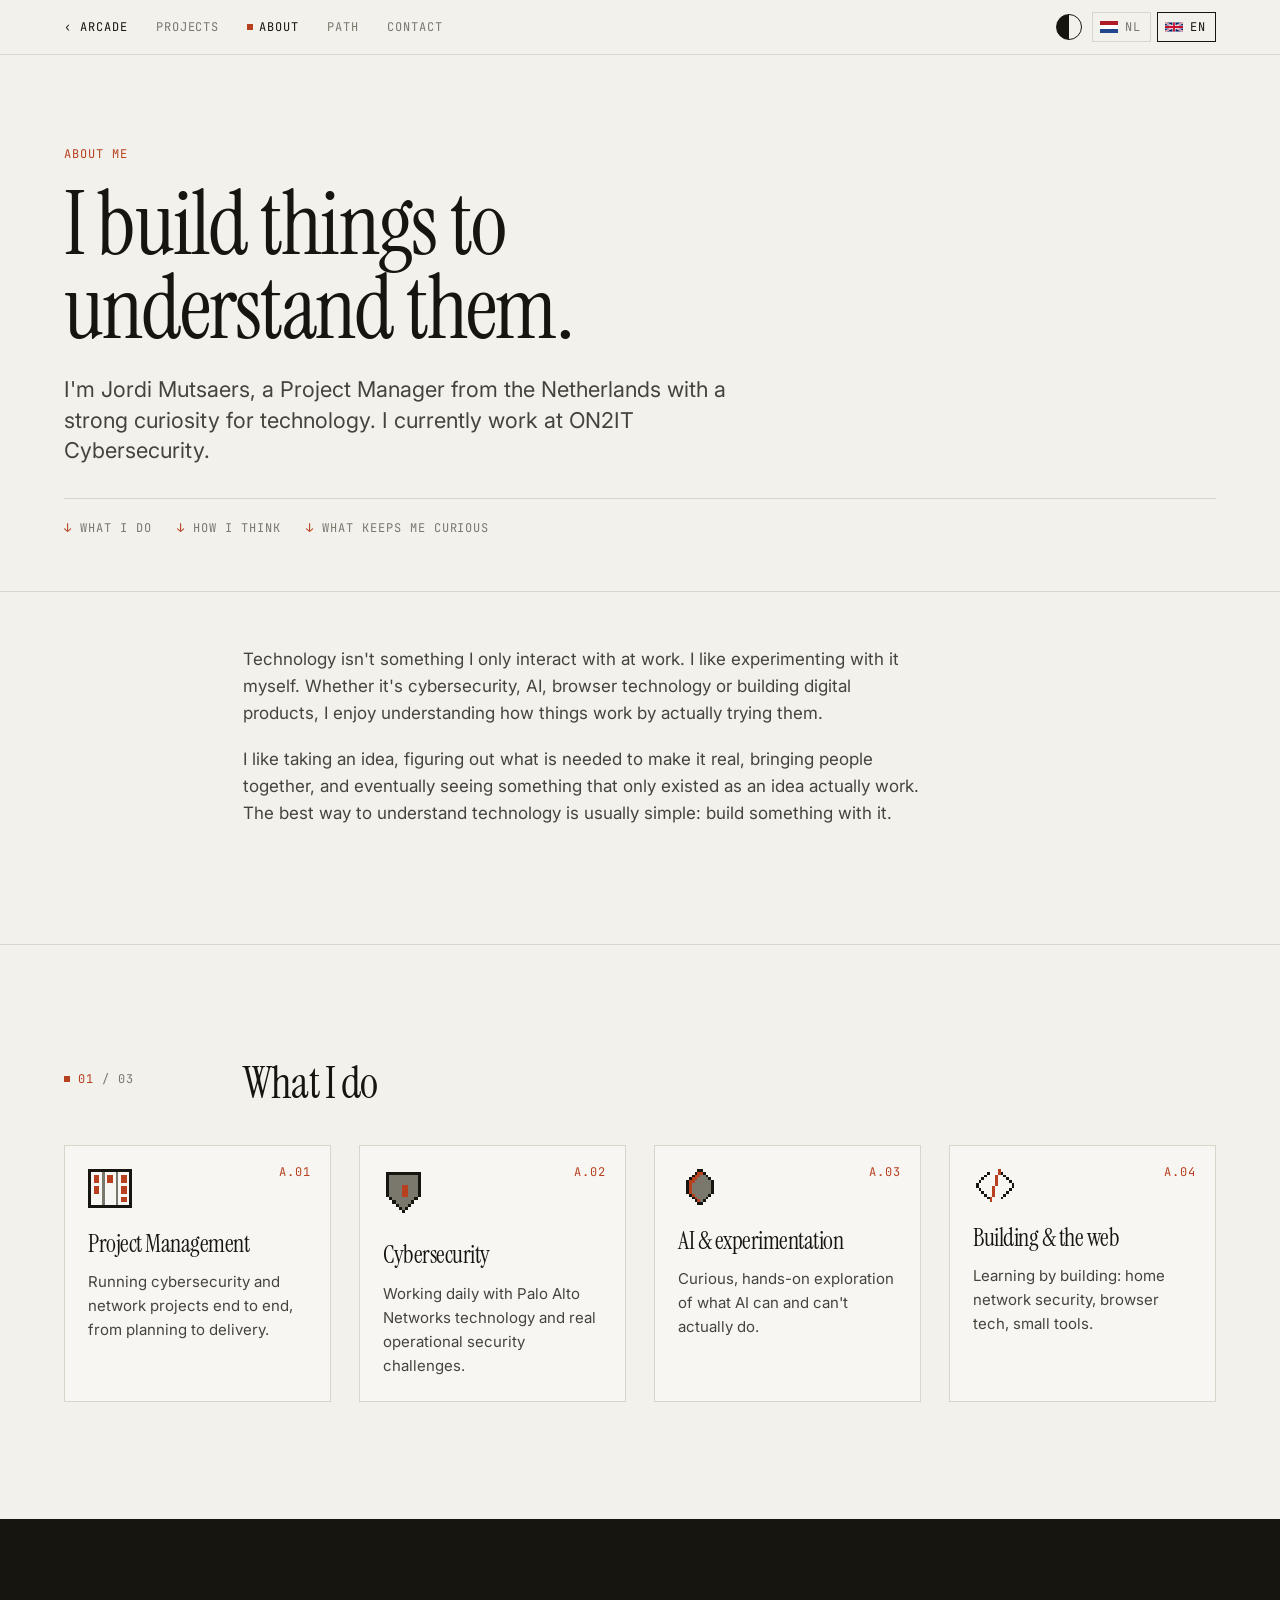
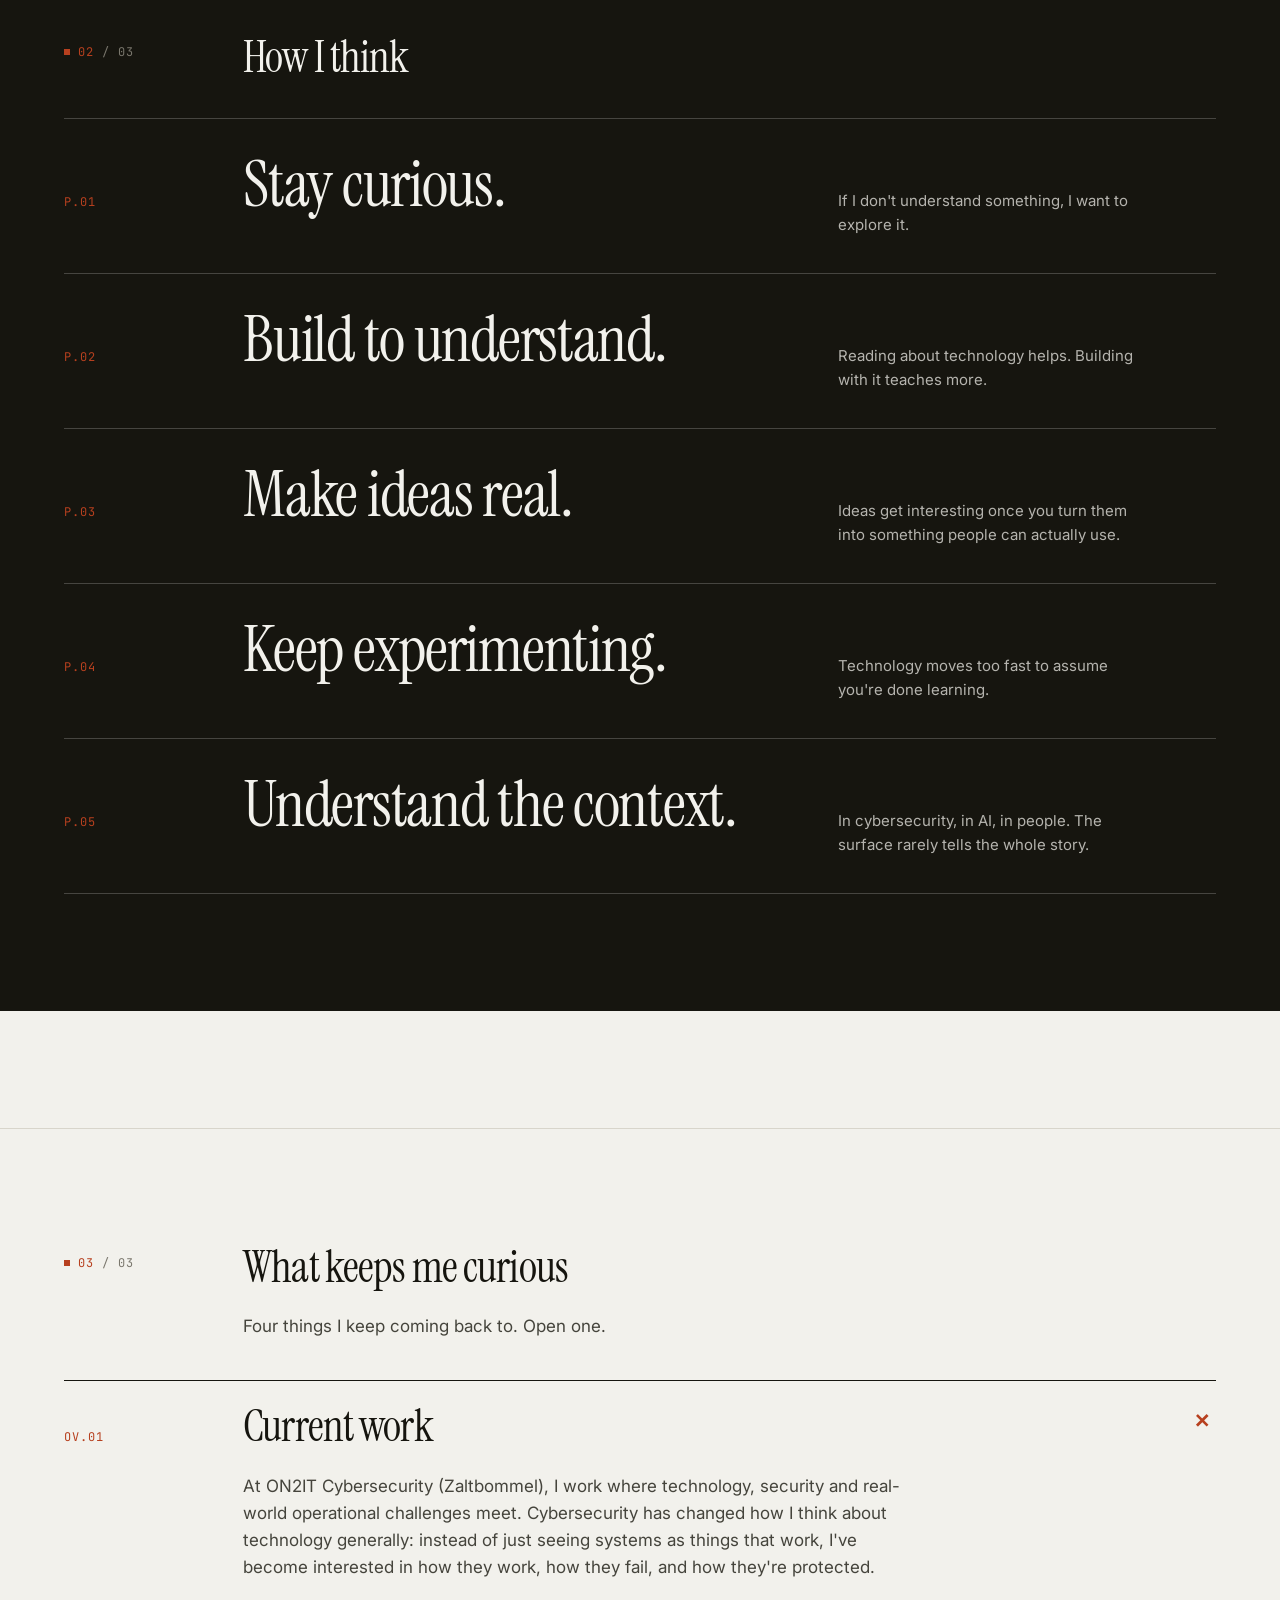
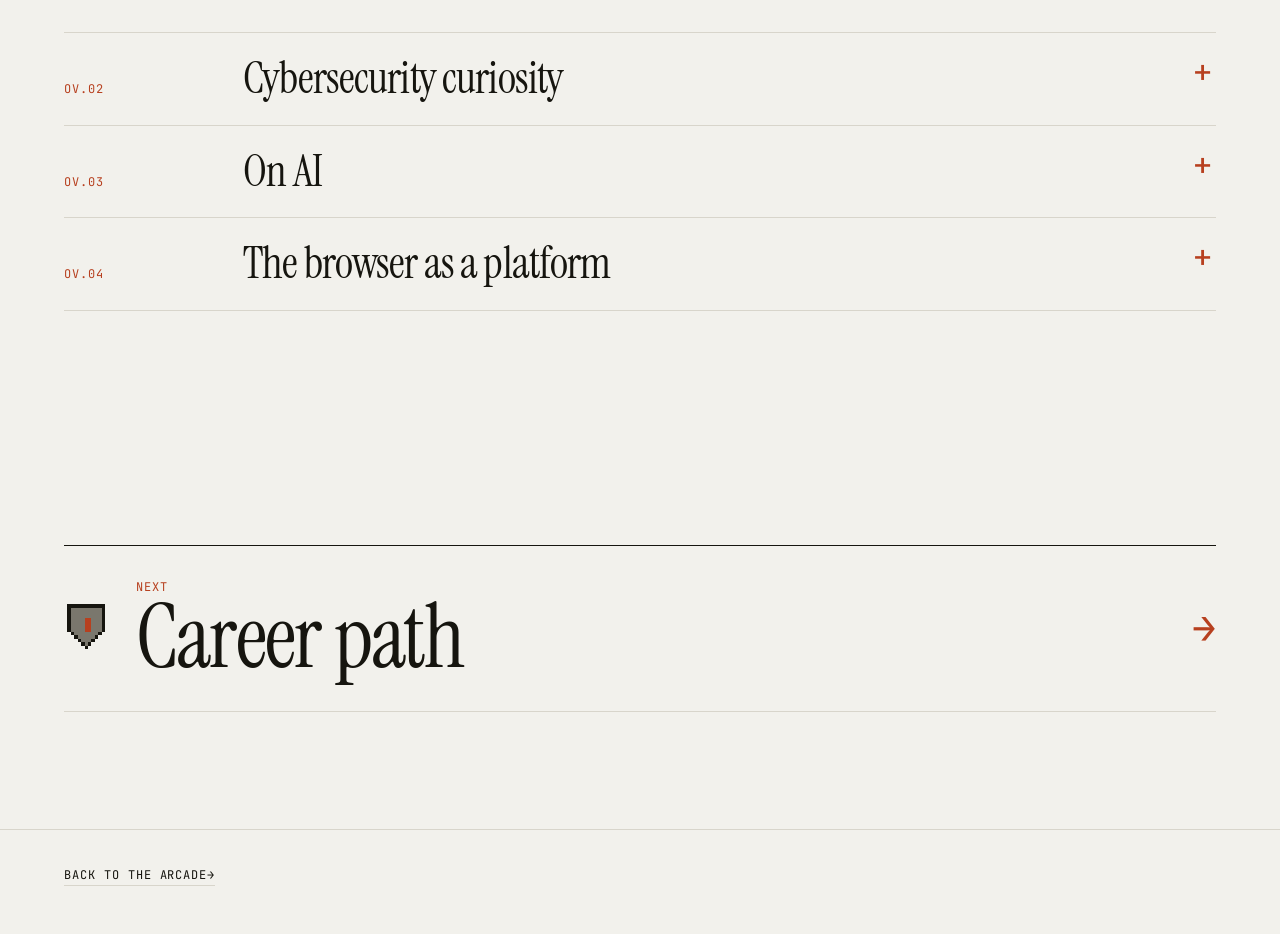
==== about.html @ 681593ff "Portfolio: split into home, about and career path pages; remove hero cabinet" ====
<!DOCTYPE html>
<html lang="en">
<head>
<meta charset="UTF-8">
<meta name="viewport" content="width=device-width, initial-scale=1">
<title>About - Jordi Mutsaers</title>
<meta name="description" content="About Jordi Mutsaers: what I do, how I think, and what keeps me curious about technology, AI and cybersecurity.">
<meta property="og:type" content="website">
<meta property="og:title" content="About - Jordi Mutsaers">
<meta property="og:description" content="About Jordi Mutsaers: what I do, how I think, and what keeps me curious about technology, AI and cybersecurity.">
<!-- ASSUMPTION: the og:image URL assumes this site is published at https://jordimutsaers.nl/ . Add images/portfolio-og.jpg (1200 x 630). -->
<meta property="og:image" content="https://jordimutsaers.nl/images/portfolio-og.jpg">
<meta property="og:image:width" content="1200">
<meta property="og:image:height" content="630">
<meta name="twitter:card" content="summary_large_image">
<link rel="preconnect" href="https://fonts.googleapis.com">
<link rel="preconnect" href="https://fonts.gstatic.com" crossorigin>
<link href="https://fonts.googleapis.com/css2?family=Inter:wght@400;500;600&family=Instrument+Serif&family=JetBrains+Mono:wght@400;500&display=swap" rel="stylesheet">
<script>
  try{
    var __t = localStorage.getItem('theme');
    if (__t !== 'dark' && __t !== 'light') __t = (window.matchMedia && matchMedia('(prefers-color-scheme: dark)').matches) ? 'dark' : 'light';
    document.documentElement.setAttribute('data-theme', __t);
    var __l = localStorage.getItem('clubbie_lang') || ((navigator.language || '').toLowerCase().indexOf('nl') === 0 ? 'nl' : 'en');
    if (__l === 'nl') document.documentElement.lang = 'nl';
  }catch(e){}
</script>
<link rel="stylesheet" href="portfolio.css">
</head>
<body class="nojs">
<a class="skip" href="#main"><span lang="en">Skip to content</span><span lang="nl">Ga naar de inhoud</span></a>

<div class="bar">
  <div class="wrap">
    <nav>
      <a class="nav back" href="index.html"><span lang="en">&lsaquo; Arcade</span><span lang="nl">&lsaquo; Arcade</span></a>
      <a class="nav opt" href="portfolio.html#projects"><span lang="en">Projects</span><span lang="nl">Projecten</span></a>
      <a class="nav opt cur" href="about.html" aria-current="page"><span lang="en">About</span><span lang="nl">Over mij</span></a>
      <a class="nav opt" href="path.html"><span lang="en">Path</span><span lang="nl">Loopbaan</span></a>
      <a class="nav opt" href="portfolio.html#contact"><span lang="en">Contact</span><span lang="nl">Contact</span></a>
    </nav>
    <div class="right">
      <button class="themebtn" type="button" aria-label="Switch between light and dark theme" title="Light / dark"></button>
      <div class="langs">
        <button class="langbtn" type="button" data-lang="nl" aria-pressed="false" aria-label="Nederlands"><svg viewBox="0 0 9 6" aria-hidden="true"><rect width="9" height="2" fill="#AE1C28"/><rect y="2" width="9" height="2" fill="#fff"/><rect y="4" width="9" height="2" fill="#21468B"/></svg><span>NL</span></button>
        <button class="langbtn" type="button" data-lang="en" aria-pressed="true" aria-label="English"><svg viewBox="0 0 60 30" aria-hidden="true"><rect width="60" height="30" fill="#012169"/><path d="M0,0L60,30M60,0L0,30" stroke="#fff" stroke-width="6"/><path d="M0,0L60,30M60,0L0,30" stroke="#C8102E" stroke-width="2"/><path d="M30,0V30M0,15H60" stroke="#fff" stroke-width="10"/><path d="M30,0V30M0,15H60" stroke="#C8102E" stroke-width="6"/></svg><span>EN</span></button>
      </div>
    </div>
  </div>
  <div class="progress" aria-hidden="true"></div>
</div>

<header class="pg-hero">
  <div class="wrap">
    <p class="eyebrow mono"><span lang="en">About me</span><span lang="nl">Over mij</span></p>
    <h1 lang="en">I build things to understand them.</h1>
    <h1 lang="nl">Ik bouw dingen om ze te begrijpen.</h1>
    <p class="lead" lang="en">I'm Jordi Mutsaers, a Project Manager from the Netherlands with a strong curiosity for technology. I currently work at ON2IT Cybersecurity.</p>
    <p class="lead" lang="nl">Ik ben Jordi Mutsaers, een projectmanager uit Nederland met een sterke nieuwsgierigheid naar technologie. Ik werk momenteel bij ON2IT Cybersecurity.</p>
    <nav class="jump mono" aria-label="On this page">
      <a href="#do"><span lang="en">What I do</span><span lang="nl">Wat ik doe</span></a>
      <a href="#think"><span lang="en">How I think</span><span lang="nl">Hoe ik denk</span></a>
      <a href="#curious"><span lang="en">What keeps me curious</span><span lang="nl">Wat me nieuwsgierig houdt</span></a>
    </nav>
  </div>
</header>

<main id="main">

<section id="story" class="plain">
  <div class="wrap">
    <div class="prose rv lg">
      <p lang="en">Technology isn't something I only interact with at work. I like experimenting with it myself. Whether it's cybersecurity, AI, browser technology or building digital products, I enjoy understanding how things work by actually trying them.</p>
      <p lang="nl">Technologie is niet iets waar ik alleen op mijn werk mee bezig ben. Ik experimenteer er ook zelf graag mee. Of het nu gaat om cybersecurity, AI, browsertechnologie of het bouwen van digitale producten, ik snap graag hoe dingen werken door ze echt uit te proberen.</p>
      <p lang="en">I like taking an idea, figuring out what is needed to make it real, bringing people together, and eventually seeing something that only existed as an idea actually work. The best way to understand technology is usually simple: build something with it.</p>
      <p lang="nl">Ik vind het leuk om een idee te pakken, uit te zoeken wat er nodig is om het echt te maken, mensen bij elkaar te brengen en uiteindelijk iets te zien werken dat eerst alleen een idee was. De beste manier om technologie te begrijpen is meestal simpel: bouw er iets mee.</p>
    </div>
  </div>
</section>

<section id="do">
  <div class="wrap">
    <div class="rv sec-head lg">
      <h2><small>01 <i>/ 03</i></small><span lang="en">What I do</span><span lang="nl">Wat ik doe</span></h2>
    </div>
    <div class="cards4 rv full">
      <article class="card4">
        <span class="ico"><span class="sprite" aria-hidden="true"><svg viewBox="0 0 16 14" xmlns="http://www.w3.org/2000/svg"><rect class="i" x="0" y="0" width="16" height="1"/><rect class="i" x="0" y="1" width="1" height="1"/><rect class="m" x="5" y="1" width="1" height="1"/><rect class="m" x="10" y="1" width="1" height="1"/><rect class="i" x="15" y="1" width="1" height="1"/><rect class="i" x="0" y="2" width="1" height="1"/><rect class="a" x="2" y="2" width="2" height="1"/><rect class="m" x="5" y="2" width="1" height="1"/><rect class="a" x="7" y="2" width="2" height="1"/><rect class="m" x="10" y="2" width="1" height="1"/><rect class="a" x="12" y="2" width="2" height="1"/><rect class="i" x="15" y="2" width="1" height="1"/><rect class="i" x="0" y="3" width="1" height="1"/><rect class="a" x="2" y="3" width="2" height="1"/><rect class="m" x="5" y="3" width="1" height="1"/><rect class="a" x="7" y="3" width="2" height="1"/><rect class="m" x="10" y="3" width="1" height="1"/><rect class="a" x="12" y="3" width="2" height="1"/><rect class="i" x="15" y="3" width="1" height="1"/><rect class="i" x="0" y="4" width="1" height="1"/><rect class="a" x="2" y="4" width="2" height="1"/><rect class="m" x="5" y="4" width="1" height="1"/><rect class="a" x="7" y="4" width="2" height="1"/><rect class="m" x="10" y="4" width="1" height="1"/><rect class="a" x="12" y="4" width="2" height="1"/><rect class="i" x="15" y="4" width="1" height="1"/><rect class="i" x="0" y="5" width="1" height="1"/><rect class="m" x="5" y="5" width="1" height="1"/><rect class="m" x="10" y="5" width="1" height="1"/><rect class="i" x="15" y="5" width="1" height="1"/><rect class="i" x="0" y="6" width="1" height="1"/><rect class="a" x="2" y="6" width="2" height="1"/><rect class="m" x="5" y="6" width="1" height="1"/><rect class="m" x="10" y="6" width="1" height="1"/><rect class="a" x="12" y="6" width="2" height="1"/><rect class="i" x="15" y="6" width="1" height="1"/><rect class="i" x="0" y="7" width="1" height="1"/><rect class="a" x="2" y="7" width="2" height="1"/><rect class="m" x="5" y="7" width="1" height="1"/><rect class="m" x="10" y="7" width="1" height="1"/><rect class="a" x="12" y="7" width="2" height="1"/><rect class="i" x="15" y="7" width="1" height="1"/><rect class="i" x="0" y="8" width="1" height="1"/><rect class="a" x="2" y="8" width="2" height="1"/><rect class="m" x="5" y="8" width="1" height="1"/><rect class="m" x="10" y="8" width="1" height="1"/><rect class="a" x="12" y="8" width="2" height="1"/><rect class="i" x="15" y="8" width="1" height="1"/><rect class="i" x="0" y="9" width="1" height="1"/><rect class="m" x="5" y="9" width="1" height="1"/><rect class="m" x="10" y="9" width="1" height="1"/><rect class="i" x="15" y="9" width="1" height="1"/><rect class="i" x="0" y="10" width="1" height="1"/><rect class="m" x="5" y="10" width="1" height="1"/><rect class="m" x="10" y="10" width="1" height="1"/><rect class="a" x="12" y="10" width="2" height="1"/><rect class="i" x="15" y="10" width="1" height="1"/><rect class="i" x="0" y="11" width="1" height="1"/><rect class="m" x="5" y="11" width="1" height="1"/><rect class="m" x="10" y="11" width="1" height="1"/><rect class="a" x="12" y="11" width="2" height="1"/><rect class="i" x="15" y="11" width="1" height="1"/><rect class="i" x="0" y="12" width="1" height="1"/><rect class="m" x="5" y="12" width="1" height="1"/><rect class="m" x="10" y="12" width="1" height="1"/><rect class="i" x="15" y="12" width="1" height="1"/><rect class="i" x="0" y="13" width="16" height="1"/></svg></span></span>
        <span class="mono n">A.01</span>
        <h3><span lang="en">Project Management</span><span lang="nl">Projectmanagement</span></h3>
        <p lang="en">Running cybersecurity and network projects end to end, from planning to delivery.</p>
        <p lang="nl">Cybersecurity- en netwerkprojecten van begin tot eind leiden, van planning tot oplevering.</p>
      </article>
      <article class="card4">
        <span class="ico"><span class="sprite" aria-hidden="true"><svg viewBox="0 0 14 16" xmlns="http://www.w3.org/2000/svg"><rect class="i" x="1" y="1" width="11" height="1"/><rect class="i" x="1" y="2" width="1" height="1"/><rect class="m" x="2" y="2" width="9" height="1"/><rect class="i" x="11" y="2" width="1" height="1"/><rect class="i" x="1" y="3" width="1" height="1"/><rect class="m" x="2" y="3" width="9" height="1"/><rect class="i" x="11" y="3" width="1" height="1"/><rect class="i" x="1" y="4" width="1" height="1"/><rect class="m" x="2" y="4" width="9" height="1"/><rect class="i" x="11" y="4" width="1" height="1"/><rect class="i" x="1" y="5" width="1" height="1"/><rect class="m" x="2" y="5" width="4" height="1"/><rect class="a" x="6" y="5" width="2" height="1"/><rect class="m" x="8" y="5" width="3" height="1"/><rect class="i" x="11" y="5" width="1" height="1"/><rect class="i" x="1" y="6" width="1" height="1"/><rect class="m" x="2" y="6" width="4" height="1"/><rect class="a" x="6" y="6" width="2" height="1"/><rect class="m" x="8" y="6" width="3" height="1"/><rect class="i" x="11" y="6" width="1" height="1"/><rect class="i" x="1" y="7" width="1" height="1"/><rect class="m" x="2" y="7" width="4" height="1"/><rect class="a" x="6" y="7" width="2" height="1"/><rect class="m" x="8" y="7" width="3" height="1"/><rect class="i" x="11" y="7" width="1" height="1"/><rect class="i" x="1" y="8" width="1" height="1"/><rect class="m" x="2" y="8" width="4" height="1"/><rect class="a" x="6" y="8" width="2" height="1"/><rect class="m" x="8" y="8" width="3" height="1"/><rect class="i" x="11" y="8" width="1" height="1"/><rect class="i" x="2" y="9" width="1" height="1"/><rect class="m" x="3" y="9" width="7" height="1"/><rect class="i" x="10" y="9" width="1" height="1"/><rect class="i" x="3" y="10" width="1" height="1"/><rect class="m" x="4" y="10" width="5" height="1"/><rect class="i" x="9" y="10" width="1" height="1"/><rect class="i" x="4" y="11" width="1" height="1"/><rect class="m" x="5" y="11" width="3" height="1"/><rect class="i" x="8" y="11" width="1" height="1"/><rect class="i" x="5" y="12" width="1" height="1"/><rect class="m" x="6" y="12" width="1" height="1"/><rect class="i" x="7" y="12" width="1" height="1"/><rect class="i" x="6" y="13" width="1" height="1"/></svg></span></span>
        <span class="mono n">A.02</span>
        <h3>Cybersecurity</h3>
        <p lang="en">Working daily with Palo Alto Networks technology and real operational security challenges.</p>
        <p lang="nl">Dagelijks werken met technologie van Palo Alto Networks en echte operationele securityvraagstukken.</p>
      </article>
      <article class="card4">
        <span class="ico"><span class="sprite" aria-hidden="true"><svg viewBox="0 0 16 13" xmlns="http://www.w3.org/2000/svg"><rect class="i" x="7" y="0" width="2" height="1"/><rect class="i" x="6" y="1" width="1" height="1"/><rect class="a" x="7" y="1" width="2" height="1"/><rect class="i" x="9" y="1" width="1" height="1"/><rect class="i" x="5" y="2" width="1" height="1"/><rect class="a" x="6" y="2" width="2" height="1"/><rect class="m" x="8" y="2" width="2" height="1"/><rect class="i" x="10" y="2" width="1" height="1"/><rect class="i" x="4" y="3" width="1" height="1"/><rect class="a" x="5" y="3" width="2" height="1"/><rect class="m" x="7" y="3" width="3" height="1"/><rect class="m" x="10" y="3" width="1" height="1"/><rect class="i" x="11" y="3" width="1" height="1"/><rect class="i" x="3" y="4" width="1" height="1"/><rect class="a" x="4" y="4" width="2" height="1"/><rect class="m" x="6" y="4" width="4" height="1"/><rect class="m" x="10" y="4" width="2" height="1"/><rect class="i" x="12" y="4" width="1" height="1"/><rect class="i" x="3" y="5" width="1" height="1"/><rect class="a" x="4" y="5" width="1" height="1"/><rect class="m" x="5" y="5" width="5" height="1"/><rect class="m" x="10" y="5" width="2" height="1"/><rect class="i" x="12" y="5" width="1" height="1"/><rect class="i" x="3" y="6" width="1" height="1"/><rect class="a" x="4" y="6" width="1" height="1"/><rect class="m" x="5" y="6" width="5" height="1"/><rect class="m" x="10" y="6" width="2" height="1"/><rect class="i" x="12" y="6" width="1" height="1"/><rect class="i" x="3" y="7" width="1" height="1"/><rect class="a" x="4" y="7" width="1" height="1"/><rect class="m" x="5" y="7" width="5" height="1"/><rect class="m" x="10" y="7" width="2" height="1"/><rect class="i" x="12" y="7" width="1" height="1"/><rect class="i" x="3" y="8" width="1" height="1"/><rect class="a" x="4" y="8" width="1" height="1"/><rect class="m" x="5" y="8" width="5" height="1"/><rect class="m" x="10" y="8" width="2" height="1"/><rect class="i" x="12" y="8" width="1" height="1"/><rect class="i" x="4" y="9" width="1" height="1"/><rect class="a" x="5" y="9" width="1" height="1"/><rect class="m" x="6" y="9" width="4" height="1"/><rect class="m" x="10" y="9" width="1" height="1"/><rect class="i" x="11" y="9" width="1" height="1"/><rect class="i" x="5" y="10" width="1" height="1"/><rect class="a" x="6" y="10" width="1" height="1"/><rect class="m" x="7" y="10" width="3" height="1"/><rect class="i" x="10" y="10" width="1" height="1"/><rect class="i" x="6" y="11" width="1" height="1"/><rect class="a" x="7" y="11" width="1" height="1"/><rect class="m" x="8" y="11" width="1" height="1"/><rect class="i" x="9" y="11" width="1" height="1"/><rect class="i" x="7" y="12" width="2" height="1"/></svg></span></span>
        <span class="mono n">A.03</span>
        <h3><span lang="en">AI &amp; experimentation</span><span lang="nl">AI en experimenteren</span></h3>
        <p lang="en">Curious, hands-on exploration of what AI can and can't actually do.</p>
        <p lang="nl">Nieuwsgierig en hands-on onderzoeken wat AI wel en niet kan.</p>
      </article>
      <article class="card4">
        <span class="ico"><span class="sprite" aria-hidden="true"><svg viewBox="0 0 16 12" xmlns="http://www.w3.org/2000/svg"><rect class="a" x="9" y="0" width="1" height="1"/><rect class="i" x="5" y="1" width="1" height="1"/><rect class="a" x="9" y="1" width="1" height="1"/><rect class="i" x="10" y="1" width="1" height="1"/><rect class="i" x="4" y="2" width="1" height="1"/><rect class="a" x="8" y="2" width="1" height="1"/><rect class="i" x="11" y="2" width="1" height="1"/><rect class="i" x="3" y="3" width="1" height="1"/><rect class="a" x="8" y="3" width="1" height="1"/><rect class="i" x="12" y="3" width="1" height="1"/><rect class="i" x="2" y="4" width="1" height="1"/><rect class="a" x="8" y="4" width="1" height="1"/><rect class="i" x="13" y="4" width="1" height="1"/><rect class="i" x="1" y="5" width="1" height="1"/><rect class="a" x="8" y="5" width="1" height="1"/><rect class="i" x="14" y="5" width="1" height="1"/><rect class="i" x="1" y="6" width="1" height="1"/><rect class="a" x="7" y="6" width="1" height="1"/><rect class="i" x="14" y="6" width="1" height="1"/><rect class="i" x="2" y="7" width="1" height="1"/><rect class="a" x="7" y="7" width="1" height="1"/><rect class="i" x="13" y="7" width="1" height="1"/><rect class="i" x="3" y="8" width="1" height="1"/><rect class="a" x="7" y="8" width="1" height="1"/><rect class="i" x="12" y="8" width="1" height="1"/><rect class="i" x="4" y="9" width="1" height="1"/><rect class="a" x="7" y="9" width="1" height="1"/><rect class="i" x="11" y="9" width="1" height="1"/><rect class="i" x="5" y="10" width="1" height="1"/><rect class="a" x="6" y="10" width="1" height="1"/><rect class="i" x="10" y="10" width="1" height="1"/><rect class="a" x="6" y="11" width="1" height="1"/></svg></span></span>
        <span class="mono n">A.04</span>
        <h3><span lang="en">Building &amp; the web</span><span lang="nl">Bouwen en het web</span></h3>
        <p lang="en">Learning by building: home network security, browser tech, small tools.</p>
        <p lang="nl">Leren door te bouwen: beveiliging van het thuisnetwerk, browsertechnologie, kleine tools.</p>
      </article>
    </div>
  </div>
</section>

<section id="think" class="dark-band">
  <div class="wrap">
    <div class="rv sec-head lg">
      <h2><small>02 <i>/ 03</i></small><span lang="en">How I think</span><span lang="nl">Hoe ik denk</span></h2>
    </div>
    <ol class="says full">
      <li class="rv"><span class="mono n">P.01</span><h3 lang="en">Stay curious.</h3><h3 lang="nl">Blijf nieuwsgierig.</h3>
        <p lang="en">If I don't understand something, I want to explore it.</p><p lang="nl">Als ik iets niet begrijp, wil ik het uitzoeken.</p></li>
      <li class="rv"><span class="mono n">P.02</span><h3 lang="en">Build to understand.</h3><h3 lang="nl">Bouw om te begrijpen.</h3>
        <p lang="en">Reading about technology helps. Building with it teaches more.</p><p lang="nl">Lezen over technologie helpt. Ermee bouwen leert meer.</p></li>
      <li class="rv"><span class="mono n">P.03</span><h3 lang="en">Make ideas real.</h3><h3 lang="nl">Maak ideeën echt.</h3>
        <p lang="en">Ideas get interesting once you turn them into something people can actually use.</p><p lang="nl">Ideeën worden interessant zodra je er iets van maakt dat mensen echt kunnen gebruiken.</p></li>
      <li class="rv"><span class="mono n">P.04</span><h3 lang="en">Keep experimenting.</h3><h3 lang="nl">Blijf experimenteren.</h3>
        <p lang="en">Technology moves too fast to assume you're done learning.</p><p lang="nl">Technologie gaat te snel om te denken dat je klaar bent met leren.</p></li>
      <li class="rv"><span class="mono n">P.05</span><h3 lang="en">Understand the context.</h3><h3 lang="nl">Begrijp de context.</h3>
        <p lang="en">In cybersecurity, in AI, in people. The surface rarely tells the whole story.</p><p lang="nl">In cybersecurity, in AI, in mensen. Het oppervlak vertelt zelden het hele verhaal.</p></li>
    </ol>
  </div>
</section>

<section id="curious">
  <div class="wrap">
    <div class="rv sec-head lg">
      <h2><small>03 <i>/ 03</i></small><span lang="en">What keeps me curious</span><span lang="nl">Wat me nieuwsgierig houdt</span></h2>
      <p lang="en">Four things I keep coming back to. Open one.</p>
      <p lang="nl">Vier dingen waar ik steeds op terugkom. Open er een.</p>
    </div>
    <div class="dives rv full">
      <details class="dive" open>
        <summary><span class="mono n">OV.01</span><span class="t"><span lang="en">Current work</span><span lang="nl">Huidig werk</span></span></summary>
        <div class="body">
          <p lang="en">At ON2IT Cybersecurity (Zaltbommel), I work where technology, security and real-world operational challenges meet. Cybersecurity has changed how I think about technology generally: instead of just seeing systems as things that work, I've become interested in how they work, how they fail, and how they're protected.</p>
          <p lang="nl">Bij ON2IT Cybersecurity (Zaltbommel) werk ik op het snijvlak van technologie, security en operationele realiteit. Cybersecurity heeft veranderd hoe ik over technologie denk: ik zie systemen niet meer alleen als dingen die werken, maar ben geïnteresseerd geraakt in hoe ze werken, hoe ze falen en hoe ze beschermd worden.</p>
        </div>
      </details>
      <details class="dive">
        <summary><span class="mono n">OV.02</span><span class="t"><span lang="en">Cybersecurity curiosity</span><span lang="nl">Cybersecurity-nieuwsgierigheid</span></span></summary>
        <div class="body">
          <p lang="en">Reading about network security only takes you so far, so I put a dedicated firewall into my own home network to see how it behaves in practice. The firewall itself is not the interesting part. Watching what it blocks, what it lets through, and what that says about the network is.</p>
          <p lang="nl">Over netwerkbeveiliging lezen brengt je maar tot een bepaald punt, dus ik heb een eigen firewall in mijn thuisnetwerk gezet om te zien hoe die zich in de praktijk gedraagt. De firewall zelf is niet het interessante. Het gaat erom te zien wat hij blokkeert, wat hij doorlaat en wat dat zegt over het netwerk.</p>
        </div>
      </details>
      <details class="dive">
        <summary><span class="mono n">OV.03</span><span class="t"><span lang="en">On AI</span><span lang="nl">Over AI</span></span></summary>
        <div class="body">
          <p lang="en">I'm curious about AI rather than fearful of it. A lot of the fear around AI comes from people seeing outputs without seeing the prompts or context behind them. That gap between what a technology can do and what people understand about it is what interests me. I'd rather explore these tools myself than form an opinion from headlines.</p>
          <p lang="nl">Ik ben nieuwsgierig naar AI en niet bang ervoor. Veel van de angst rond AI komt doordat mensen de uitkomsten zien zonder de prompts of de context erachter. Dat gat tussen wat een technologie kan en wat mensen ervan begrijpen is wat mij interesseert. Ik verken deze tools liever zelf dan dat ik een mening vorm op basis van koppen.</p>
        </div>
      </details>
      <details class="dive">
        <summary><span class="mono n">OV.04</span><span class="t"><span lang="en">The browser as a platform</span><span lang="nl">De browser als platform</span></span></summary>
        <div class="body">
          <p lang="en">I remember when browser games were simple pages on sites like Spele.nl, while something like RuneScape needed real setup. Today the browser can deliver increasingly complex experiences. Could the browser become the operating system for the next generation of digital experiences? WebGL, WebGPU, AI-powered interfaces: it is an area I find genuinely interesting.</p>
          <p lang="nl">Ik herinner me dat browsergames simpele pagina's waren op sites als Spele.nl, terwijl iets als RuneScape echt opgezet moest worden. Tegenwoordig kan de browser steeds complexere ervaringen leveren. Kan de browser het besturingssysteem worden voor de volgende generatie digitale ervaringen? WebGL, WebGPU, AI-gestuurde interfaces: het is een gebied dat ik echt interessant vind.</p>
        </div>
      </details>
    </div>
  </div>
</section>

<section class="pager">
  <div class="wrap">
    <a class="next full rv" href="path.html">
      <span class="ico"><span class="sprite" aria-hidden="true"><svg viewBox="0 0 14 16" xmlns="http://www.w3.org/2000/svg"><rect class="i" x="1" y="1" width="11" height="1"/><rect class="i" x="1" y="2" width="1" height="1"/><rect class="m" x="2" y="2" width="9" height="1"/><rect class="i" x="11" y="2" width="1" height="1"/><rect class="i" x="1" y="3" width="1" height="1"/><rect class="m" x="2" y="3" width="9" height="1"/><rect class="i" x="11" y="3" width="1" height="1"/><rect class="i" x="1" y="4" width="1" height="1"/><rect class="m" x="2" y="4" width="9" height="1"/><rect class="i" x="11" y="4" width="1" height="1"/><rect class="i" x="1" y="5" width="1" height="1"/><rect class="m" x="2" y="5" width="4" height="1"/><rect class="a" x="6" y="5" width="2" height="1"/><rect class="m" x="8" y="5" width="3" height="1"/><rect class="i" x="11" y="5" width="1" height="1"/><rect class="i" x="1" y="6" width="1" height="1"/><rect class="m" x="2" y="6" width="4" height="1"/><rect class="a" x="6" y="6" width="2" height="1"/><rect class="m" x="8" y="6" width="3" height="1"/><rect class="i" x="11" y="6" width="1" height="1"/><rect class="i" x="1" y="7" width="1" height="1"/><rect class="m" x="2" y="7" width="4" height="1"/><rect class="a" x="6" y="7" width="2" height="1"/><rect class="m" x="8" y="7" width="3" height="1"/><rect class="i" x="11" y="7" width="1" height="1"/><rect class="i" x="1" y="8" width="1" height="1"/><rect class="m" x="2" y="8" width="4" height="1"/><rect class="a" x="6" y="8" width="2" height="1"/><rect class="m" x="8" y="8" width="3" height="1"/><rect class="i" x="11" y="8" width="1" height="1"/><rect class="i" x="2" y="9" width="1" height="1"/><rect class="m" x="3" y="9" width="7" height="1"/><rect class="i" x="10" y="9" width="1" height="1"/><rect class="i" x="3" y="10" width="1" height="1"/><rect class="m" x="4" y="10" width="5" height="1"/><rect class="i" x="9" y="10" width="1" height="1"/><rect class="i" x="4" y="11" width="1" height="1"/><rect class="m" x="5" y="11" width="3" height="1"/><rect class="i" x="8" y="11" width="1" height="1"/><rect class="i" x="5" y="12" width="1" height="1"/><rect class="m" x="6" y="12" width="1" height="1"/><rect class="i" x="7" y="12" width="1" height="1"/><rect class="i" x="6" y="13" width="1" height="1"/></svg></span></span>
      <span class="t"><span class="mono"><span lang="en">Next</span><span lang="nl">Volgende</span></span>
      <strong><span lang="en">Career path</span><span lang="nl">Loopbaan</span></strong></span>
      <span class="arr" aria-hidden="true">&rarr;</span>
    </a>
  </div>
</section>
</main>

<footer>
  <div class="wrap"><a class="tlink" href="index.html"><span lang="en">Back to the arcade</span><span lang="nl">Terug naar de arcade</span></a></div>
</footer>

<script src="portfolio.js"></script>
<script>
  (function(){
    var T = {
      en: { title: 'About - Jordi Mutsaers', desc: 'About Jordi Mutsaers: what I do, how I think, and what keeps me curious about technology, AI and cybersecurity.' },
      nl: { title: 'Over mij - Jordi Mutsaers', desc: 'Over Jordi Mutsaers: wat ik doe, hoe ik denk en wat me nieuwsgierig houdt over technologie, AI en cybersecurity.' }
    };
    function meta(sel, v){ var m = document.querySelector(sel); if (m) m.setAttribute('content', v); }
    function setLang(l, save){
      if (l !== 'nl') l = 'en';
      document.documentElement.lang = l;
      document.title = T[l].title;
      meta('meta[name="description"]', T[l].desc);
      meta('meta[property="og:title"]', T[l].title);
      meta('meta[property="og:description"]', T[l].desc);
      document.querySelectorAll('.langbtn').forEach(function(b){ b.setAttribute('aria-pressed', b.getAttribute('data-lang') === l ? 'true' : 'false'); });
      if (save){ try{ localStorage.setItem('clubbie_lang', l); }catch(e){} }
    }
    document.querySelectorAll('.langbtn').forEach(function(b){ b.addEventListener('click', function(){ setLang(b.getAttribute('data-lang'), true); }); });
    setLang(document.documentElement.lang === 'nl' ? 'nl' : 'en', false);
  })();
  try{
    if (sessionStorage.getItem('arcade_in')){
      sessionStorage.removeItem('arcade_in');
      var __d = document.createElement('div');
      __d.style.cssText = 'position:fixed;inset:0;z-index:99999;background:#080e20;pointer-events:none;transition:opacity .8s ease';
      document.body.appendChild(__d);
      requestAnimationFrame(function(){ requestAnimationFrame(function(){ __d.style.opacity = '0'; setTimeout(function(){ __d.remove(); }, 900); }); });
    }
  }catch(e){}
</script>
</body>
</html>
---- portfolio.css ----
/* Portfolio design system: editorial, minimal, one accent, three-colour pixel art.
   Shared by portfolio.html and the three case-*.html pages. */

:root{
  --paper:#f2f1ec; --paper-sunk:#eae8e1; --paper-raised:#f7f6f3;
  --ink:#16150f; --ink-soft:#45443c; --muted:#7a776d; --hairline:#d8d5cb;
  --accent:#b7401f;

  --serif:"Instrument Serif","Times New Roman",Georgia,serif;
  --sans:Inter,system-ui,-apple-system,"Segoe UI",Roboto,Helvetica,Arial,sans-serif;
  --mono:"JetBrains Mono",ui-monospace,"SF Mono",Menlo,Consolas,monospace;

  --type-display:clamp(3.25rem,12vw,10rem);
  --type-h1:clamp(2.5rem,7vw,5.5rem);
  --type-h2:clamp(1.75rem,3.4vw,3.125rem);
  --type-h3:clamp(1.25rem,1.9vw,1.75rem);
  --type-lead:clamp(1.125rem,1.7vw,1.5rem);
  --type-body:1.0625rem;
  --type-small:.9375rem;
  --type-mono:.75rem;

  --gutter:clamp(1.25rem,5vw,4.5rem);
  --gap:clamp(1rem,2.2vw,2rem);
  --section:clamp(5.5rem,13vh,11rem);
  --shell-max:1560px;
  --label:0px;
  color-scheme:light;
}
:root[data-theme="dark"]{
  --paper:#131210; --paper-sunk:#1b1a16; --paper-raised:#21201b;
  --ink:#efece4; --ink-soft:#bcb8ac; --muted:#8b8779; --hairline:#322f28;
  --accent:#e2643e;
  color-scheme:dark;
}
@media (prefers-color-scheme:dark){
  :root:not([data-theme]){
    --paper:#131210; --paper-sunk:#1b1a16; --paper-raised:#21201b;
    --ink:#efece4; --ink-soft:#bcb8ac; --muted:#8b8779; --hairline:#322f28;
    --accent:#e2643e; color-scheme:dark;
  }
}

*{box-sizing:border-box}
html{scroll-behavior:smooth;scroll-padding-top:72px;-webkit-text-size-adjust:100%}
html:not([lang="nl"]) [lang="nl"], html[lang="nl"] [lang="en"]{display:none!important}
body{margin:0;background:var(--paper);color:var(--ink);font:400 var(--type-body)/1.6 var(--sans);
  -webkit-font-smoothing:antialiased;transition:background .5s ease,color .5s ease;overflow-x:hidden}
::selection{background:var(--accent);color:var(--paper)}
a{color:var(--ink);text-decoration-color:var(--hairline);text-underline-offset:.22em;transition:color .35s ease,text-decoration-color .35s ease}
a:hover{color:var(--accent);text-decoration-color:var(--accent)}
:focus-visible{outline:2px solid var(--accent);outline-offset:3px}
img{max-width:100%}
p{margin:0 0 1.1em}
strong{font-weight:600}
code{font:.85em var(--mono);background:var(--paper-sunk);border:1px solid var(--hairline);padding:.05em .4em}
.skip{position:absolute;left:-999px;top:8px;background:var(--ink);color:var(--paper);padding:8px 14px;z-index:60;font:var(--type-mono) var(--mono)}
.skip:focus{left:8px}

/* ---------- label treatment ---------- */
.mono,.eyebrow,.counter,.num,.tag,.meta dt,.rows .lab,.btn,.langbtn,.bar a.nav,figcaption .n{
  font-family:var(--mono);font-size:var(--type-mono);letter-spacing:.08em;text-transform:uppercase;
  font-variant-numeric:tabular-nums;line-height:1.5}

/* ---------- shell ---------- */
.wrap{width:100%;max-width:var(--shell-max);margin:0 auto;padding-inline:var(--gutter)}
.wrap.narrow{max-width:var(--shell-max)}

/* ---------- top bar ---------- */
.bar{position:sticky;top:0;z-index:40;background:color-mix(in srgb,var(--paper) 92%,transparent);
  -webkit-backdrop-filter:blur(10px);backdrop-filter:blur(10px);border-bottom:1px solid var(--hairline);transition:background .5s ease}
.bar .wrap{display:flex;align-items:center;justify-content:space-between;gap:12px;padding-block:12px}
.bar nav{display:flex;align-items:center;gap:clamp(.9rem,2.4vw,1.75rem);flex-wrap:wrap}
.bar a.nav{color:var(--muted);text-decoration:none}
.bar a.nav:hover,.bar a.nav.back{color:var(--ink)}
.bar a.nav:hover{color:var(--accent)}
.bar .right{display:flex;align-items:center;gap:10px}
.themebtn{width:26px;height:26px;border-radius:50%;border:1px solid var(--ink);padding:0;cursor:pointer;
  background:linear-gradient(90deg,var(--ink) 50%,transparent 50%);transition:transform .5s ease,border-color .35s ease}
.themebtn:hover{border-color:var(--accent)}
:root[data-theme="dark"] .themebtn{transform:rotate(180deg)}
.langs{display:flex;gap:6px}
.langbtn{display:inline-flex;align-items:center;gap:7px;color:var(--muted);background:transparent;border:1px solid var(--hairline);
  padding:5px 9px 5px 7px;cursor:pointer;transition:color .35s ease,border-color .35s ease}
.langbtn:hover{color:var(--ink);border-color:var(--ink-soft)}
.langbtn[aria-pressed="true"]{color:var(--ink);border-color:var(--ink)}
.langbtn svg{width:18px;height:12px;display:block}
@media(max-width:640px){.bar a.nav.opt{display:none}.langbtn span{display:none}.langbtn{padding:6px 8px}}

/* ---------- pixel sprites (ink, accent, muted) ---------- */
.sprite{display:block;line-height:0}
.sprite svg{display:block;width:100%;height:auto;shape-rendering:crispEdges}
.sprite .i{fill:var(--ink)} .sprite .a{fill:var(--accent)} .sprite .m{fill:var(--muted)}

/* ---------- placeholder / hatch ---------- */
.hatch{background:var(--paper-sunk) repeating-linear-gradient(45deg,transparent 0 7px,var(--hairline) 7px 8px);box-shadow:inset 0 0 0 1px var(--hairline)}

/* ---------- headings ---------- */
h1,h2,h3{font-family:var(--serif);font-weight:400;line-height:.98;letter-spacing:-.02em;text-wrap:balance;margin:0}
h1{font-size:var(--type-h1)}
h2{font-size:var(--type-h2)}
h3{font-size:var(--type-h3);line-height:1.05}
.lead{font-size:var(--type-lead);line-height:1.4;color:var(--ink);max-width:52ch}
.muted{color:var(--muted)}

/* ---------- hero (case pages) ---------- */
.hero{position:relative;padding:clamp(3.5rem,9vh,7rem) 0 clamp(3rem,7vh,5rem);border-bottom:1px solid var(--hairline)}
.hero .wrap{position:relative}
.hero .sprite{width:84px;margin:0 0 1.75rem}
@media(min-width:900px){.hero .sprite{position:absolute;right:var(--gutter);top:0;width:clamp(120px,12vw,180px);margin:0}}
.eyebrow{color:var(--accent);margin:0 0 1.25rem}
.hero h1{font-size:var(--type-h1);max-width:12ch}
.pitch{font-size:var(--type-lead);line-height:1.4;max-width:46ch;margin:1.5rem 0 2rem;color:var(--ink)}
.meta{display:grid;grid-template-columns:repeat(auto-fit,minmax(150px,1fr));gap:1rem var(--gap);margin:0 0 1.75rem;padding:1.25rem 0 0;border-top:1px solid var(--hairline);max-width:960px}
.meta dt{color:var(--muted)}
.meta dd{margin:.2rem 0 0;font-size:var(--type-small);color:var(--ink-soft)}
.chips{display:flex;flex-wrap:wrap;gap:.5rem;padding:0;margin:0 0 2rem;list-style:none}
.chips li{font:var(--type-mono) var(--mono);letter-spacing:.04em;border:1px solid var(--hairline);border-radius:999px;padding:.3rem .8rem;color:var(--ink-soft)}
.linkrow{display:flex;flex-wrap:wrap;gap:.75rem}
.note{margin:1rem 0 0;font-size:var(--type-small);color:var(--muted);max-width:60ch}

/* ---------- buttons and links ---------- */
.btn{display:inline-flex;align-items:center;gap:.6em;color:var(--ink);background:transparent;border:1px solid var(--ink);
  padding:.95em 1.5em;text-decoration:none;cursor:pointer;transition:background .4s ease,color .4s ease,border-color .4s ease}
.btn::after{content:"\2192";transition:transform .35s cubic-bezier(.2,.8,.2,1)}
.btn:hover{background:var(--accent);border-color:var(--accent);color:var(--paper)}
.btn:hover::after{transform:translateX(.25em)}
.btn.ghost{border-color:var(--hairline);color:var(--ink-soft)}
.btn.ghost:hover{border-color:var(--accent);color:var(--paper)}
.tlink{font:var(--type-mono) var(--mono);letter-spacing:.08em;text-transform:uppercase;text-decoration:none;
  border-bottom:1px solid var(--hairline);padding-bottom:2px;transition:color .35s ease,border-color .35s ease}
.tlink::after{content:" \2192";display:inline-block;transition:transform .35s cubic-bezier(.2,.8,.2,1)}
.tlink:hover{color:var(--accent);border-color:var(--accent)}
.tlink:hover::after{transform:translateX(.25em)}

/* ---------- sections: numbering label hangs in the left margin, content is indented ---------- */
section{padding:var(--section) 0 0;border-top:1px solid var(--hairline);margin-top:var(--section)}
main > section:first-child{margin-top:0;border-top:0}
h2{display:block;position:relative;margin:0 0 1.5rem}
h2 small{display:block;font:var(--type-mono) var(--mono);letter-spacing:.08em;text-transform:uppercase;color:var(--accent);margin-bottom:.6rem;font-variant-numeric:tabular-nums}
h2 small i{font-style:normal;color:var(--muted)}
section p{max-width:62ch}
section .lead{max-width:50ch}
section ul.tight{max-width:62ch;padding-left:1.2em;margin:0 0 1.1em}
section ul.tight li{margin:.4em 0}

/* ---------- chapters ---------- */
.chapter{position:relative;padding:2.5rem 0;border-top:1px solid var(--hairline)}
.chapter:first-of-type{margin-top:2rem}
.chapter .num{color:var(--accent);display:block;margin-bottom:.75rem}
.chapter h3{margin-bottom:1rem}
.chapter p{max-width:62ch}

@media(min-width:768px){
  :root{--label:clamp(120px,14vw,220px)}
  section > .wrap > *{margin-left:var(--label)}
  section > .wrap > .full{margin-left:0}
  h2 small{position:absolute;left:calc(var(--label) * -1);top:.7em;margin:0}
  .chapter .num{position:absolute;left:calc(var(--label) * -1);top:2.9rem;margin:0}
}

/* ---------- figures ---------- */
figure{margin:0}
figcaption{font-size:var(--type-small);color:var(--muted);margin-top:.6rem;line-height:1.45}
.frame{position:relative;overflow:hidden;background:var(--paper-sunk) repeating-linear-gradient(45deg,transparent 0 7px,var(--hairline) 7px 8px);box-shadow:inset 0 0 0 1px var(--hairline)}
.frame .ph{position:absolute;inset:0;display:flex;align-items:center;justify-content:center;text-align:center;padding:10px;
  font:var(--type-mono) var(--mono);letter-spacing:.04em;color:var(--muted);word-break:break-all}
.frame img{position:absolute;inset:0;width:100%;height:100%;object-fit:cover;display:block;background:var(--paper)}
.phone .frame{aspect-ratio:9/19.5}
.wide .frame{aspect-ratio:16/10}
.wide{margin-top:1.5rem}
.sq .frame{aspect-ratio:8/7}
.sq{max-width:760px}
.strip{display:flex;gap:var(--gap);overflow-x:auto;padding:.4rem 1px 1.1rem;margin:1.5rem 0 0;scroll-snap-type:x proximity;
  scrollbar-width:thin;scrollbar-color:var(--hairline) transparent;cursor:grab;-webkit-overflow-scrolling:touch}
.strip.drag{cursor:grabbing;scroll-snap-type:none;user-select:none}
.strip.drag img{pointer-events:none}
.strip figure{flex:0 0 clamp(170px,22vw,230px);scroll-snap-align:start}
.strip::-webkit-scrollbar{height:6px}
.strip::-webkit-scrollbar-thumb{background:var(--hairline)}
.shots{display:grid;gap:var(--gap);margin-top:1.5rem}
@media(min-width:760px){.shots{grid-template-columns:1fr 1fr}}
.shots .frame{aspect-ratio:16/10}

/* ---------- stories, boxes, next ---------- */
.stories,.pair,.next-grid{display:grid;gap:var(--gap);margin-top:1.5rem}
.stories{border-top:1px solid var(--hairline)}
@media(min-width:760px){.stories{grid-template-columns:1fr 1fr}.pair{grid-template-columns:1fr 1fr}}
.story{padding:1.5rem 0;border-bottom:1px solid var(--hairline)}
.story h3{font-size:var(--type-h3);margin-bottom:.8rem}
.story p{margin:0 0 .7em;color:var(--ink-soft);font-size:var(--type-small)}
.story p:last-child{margin:0;color:var(--ink)}
.story p:last-child::first-line{color:var(--ink)}
.box{border-top:1px solid var(--ink);padding-top:1rem}
.box h3{margin-bottom:.7rem}
.box p{color:var(--ink-soft);font-size:var(--type-small)}
.next-grid{border-top:1px solid var(--hairline)}
@media(min-width:760px){.next-grid{grid-template-columns:repeat(6,1fr)}.ncard.feature{grid-column:span 3}.ncard:not(.feature){grid-column:span 2}}
.ncard{padding:1.5rem 0 1.75rem;border-bottom:1px solid var(--hairline)}
.ncard h3{margin:.4rem 0 .8rem}
.ncard p{margin:0;color:var(--ink-soft);font-size:var(--type-small);max-width:52ch}
.tag{display:inline-block;color:var(--accent)}
.demo{display:flex;flex-wrap:wrap;align-items:center;justify-content:space-between;gap:1.25rem 2rem;margin:2rem 0 .5rem;padding:1.5rem 0;border-top:1px solid var(--ink);border-bottom:1px solid var(--hairline)}
.demo h3{margin-bottom:.6rem}
.demo p{margin:0;max-width:56ch;color:var(--ink-soft);font-size:var(--type-small)}

/* ---------- portfolio hub ---------- */
.p-hero{padding:clamp(3.5rem,10vh,7rem) 0 var(--section);position:relative}
.p-hero .grid{display:block}
@media(min-width:768px){.p-hero .grid{display:grid;grid-template-columns:calc(var(--label) - var(--gap)) minmax(0,1fr);column-gap:var(--gap)}}
.p-hero .counter{color:var(--accent);margin:0 0 1rem}
.p-hero h1{font-size:var(--type-display);line-height:.86;letter-spacing:-.035em;max-width:none;margin:0 0 1.25rem}
.p-hero .role{color:var(--muted);margin:0 0 2rem}
.p-hero .intro{font-size:var(--type-lead);line-height:1.4;max-width:46ch;margin:0 0 1.25rem}
.p-hero .philo{max-width:58ch;color:var(--ink-soft);margin:0}
.p-hero .cab{display:block;width:clamp(96px,14vw,200px);margin:0 0 2rem;text-decoration:none;color:var(--ink)}
.p-hero .cab .sprite{width:100%}
.cab .cap{display:block;text-align:center;margin-top:.9rem;color:var(--accent);animation:coin 1.2s steps(1) infinite}
.cab:hover .cap,.cab:focus-visible .cap{animation:none;color:var(--ink)}
.cab:hover .sprite{transform:translateY(-4px)}
.cab .sprite{transition:transform .35s steps(3)}
@media(min-width:768px){.p-hero .cab{position:absolute;right:var(--gutter);top:clamp(3.5rem,10vh,7rem);margin:0}}
.blink{animation:blink 1.1s steps(1) infinite}
@keyframes blink{50%{opacity:.15}}
@keyframes coin{50%{opacity:0}}
@keyframes hop{0%,100%{transform:translateY(0)}50%{transform:translateY(-5px)}}

.now{display:grid;gap:1.1rem var(--gap);margin:2.75rem 0 0;padding:1.25rem 0 0;border-top:1px solid var(--hairline);max-width:900px}
@media(min-width:700px){.now{grid-template-columns:repeat(3,1fr)}}
.now dt{font:var(--type-mono) var(--mono);letter-spacing:.08em;text-transform:uppercase;color:var(--accent);margin-bottom:.35rem}
.now dd{margin:0;font-family:var(--serif);font-size:var(--type-h3);line-height:1.1;letter-spacing:-.01em}
.now dd small{display:block;margin-top:.4rem;font:var(--type-small) var(--sans);color:var(--ink-soft);letter-spacing:0}

.ticker{overflow:hidden;border-top:1px solid var(--hairline);border-bottom:1px solid var(--hairline);padding:.9rem 0;margin-top:calc(var(--section) * -.4)}
.ticker .track{display:flex;width:max-content;gap:2.5rem;animation:tick 40s linear infinite}
.ticker span{font:var(--type-mono) var(--mono);letter-spacing:.2em;text-transform:uppercase;color:var(--muted);white-space:nowrap}
.ticker span::after{content:"";display:inline-block;width:6px;height:6px;background:var(--accent);margin-left:2.5rem;vertical-align:middle}
@keyframes tick{to{transform:translateX(-50%)}}

.quest{list-style:none;margin:0;padding:0;display:grid;gap:var(--gap);border-top:1px solid var(--hairline);counter-reset:lv}
@media(min-width:900px){.quest{grid-template-columns:repeat(4,1fr)}}
.quest li{position:relative;padding:1.5rem 0 1.5rem;border-bottom:1px solid var(--hairline)}
@media(min-width:900px){.quest li{border-bottom:0;padding-right:var(--gap)}}
.quest .ico{height:48px;margin-bottom:1.1rem;display:flex;align-items:flex-end}
.quest .ico .sprite{width:44px}
.quest .lv{color:var(--accent);margin:0 0 .6rem}
.quest .lv span{color:var(--muted);margin-left:.6em}
.quest h3{margin-bottom:.8rem}
.quest h3 small{display:block;font:var(--type-mono) var(--mono);letter-spacing:.04em;color:var(--muted);margin-top:.5rem;text-transform:none}
.quest li > p:not(.lv):not(.you){margin:0;color:var(--ink-soft);font-size:var(--type-small);max-width:44ch}
.quest .you{margin:1rem 0 0;color:var(--accent);animation:coin 1.2s steps(1) infinite}
.quest .you::before{content:"\25B6\00A0"}
.quest li.here .ico .sprite{animation:hop 1.6s steps(2) infinite}
.card-p .art .sprite{animation:hop 2.4s steps(2) infinite}
.card-p:nth-child(2) .art .sprite{animation-delay:-.8s}
.card-p:nth-child(3) .art .sprite{animation-delay:-1.6s}

.progress{position:absolute;left:0;right:0;bottom:-1px;height:2px;background:var(--accent);transform:scaleX(0);transform-origin:left;pointer-events:none}
h2 small::before{content:"";display:inline-block;width:6px;height:6px;background:var(--accent);margin-right:.7em;vertical-align:.08em}

.sec-head{margin-bottom:2.5rem}
.sec-head .lead{margin:0 0 .8rem;max-width:56ch;font-size:var(--type-lead)}
.sec-head p{color:var(--ink-soft)}

.projects{display:grid;gap:calc(var(--gap)*1.5) var(--gap);border-top:1px solid var(--hairline);padding-top:var(--gap)}
@media(min-width:900px){.projects{grid-template-columns:repeat(3,1fr)}}
.card-p{display:flex;flex-direction:column;gap:.9rem}
.card-p .art{aspect-ratio:4/3;display:flex;align-items:center;justify-content:center;
  background:var(--paper-sunk) repeating-linear-gradient(45deg,transparent 0 7px,var(--hairline) 7px 8px);box-shadow:inset 0 0 0 1px var(--hairline);overflow:hidden}
.card-p .art .sprite{width:min(96px,32%);transition:transform 1.2s cubic-bezier(.16,1,.3,1)}
.card-p:hover .art .sprite{transform:scale(1.08)}
.card-p .metarow{display:flex;justify-content:space-between;align-items:baseline;gap:1rem;border-top:1px solid var(--hairline);padding-top:.7rem}
.card-p .metarow .n{color:var(--accent)}
.card-p .metarow .c{color:var(--ink)}
.card-p h3{transition:color .35s ease}
.card-p:hover h3{color:var(--accent)}
.card-p .type{color:var(--muted);font-size:var(--type-small);margin:0}
.card-p p{margin:0;color:var(--ink-soft);font-size:var(--type-small)}
.card-p .why{color:var(--muted)}
.specs{display:grid;grid-template-columns:1fr auto;gap:1rem;align-items:end;margin-top:auto;padding-top:.8rem}
.specs .chips{margin:0}
.specs .yr{font:var(--type-mono) var(--mono);color:var(--muted);letter-spacing:.08em;text-align:right}
.acts{display:flex;flex-wrap:wrap;gap:.6rem 1.4rem;padding-top:.4rem}

.rows{border-top:1px solid var(--hairline)}
.rows > .row{display:grid;gap:.5rem var(--gap);padding:1.4rem 0;border-bottom:1px solid var(--hairline)}
@media(min-width:768px){.rows > .row{grid-template-columns:calc(var(--label) - var(--gap)) minmax(0,1.1fr) minmax(0,2fr)}}
.rows .lab{color:var(--accent)}
.rows h3{font-size:var(--type-h3)}
.rows .row p{margin:0 0 .7em;color:var(--ink-soft);font-size:var(--type-small);max-width:62ch}
.rows .row p:last-child{margin:0}
.rows .row h3 small{display:block;font:var(--type-mono) var(--mono);letter-spacing:.04em;color:var(--muted);margin-top:.5rem;text-transform:none}
.block-title{font:var(--type-mono) var(--mono);letter-spacing:.08em;text-transform:uppercase;color:var(--muted);margin:3rem 0 1rem}
.prose p{max-width:62ch;color:var(--ink-soft)}
.prose p.first{font-family:var(--serif);font-size:var(--type-h2);line-height:1.05;letter-spacing:-.02em;color:var(--ink);max-width:30ch;margin-bottom:1.5rem}
.two{display:grid;gap:var(--gap)}
@media(min-width:768px){.two{grid-template-columns:1fr 1fr}}
.two ul{margin:0;padding-left:1.1em;color:var(--ink-soft);font-size:var(--type-small)}
.two li{margin:.35em 0}
.contact .big{font-family:var(--serif);font-size:var(--type-h1);line-height:.98;letter-spacing:-.02em;max-width:14ch;margin:0 0 1.5rem}
.contact .small{color:var(--ink-soft);margin:0 0 2rem}

footer{margin-top:var(--section);padding:2rem 0 3rem;border-top:1px solid var(--hairline);color:var(--muted);font-size:var(--type-small)}
footer .wrap{max-width:var(--shell-max)}

/* ---------- reveal ---------- */
.rv{opacity:0;transform:translateY(24px);transition:opacity .9s cubic-bezier(.16,1,.3,1),transform .9s cubic-bezier(.16,1,.3,1)}
.rv.in{opacity:1;transform:none}
.nojs .rv{opacity:1;transform:none}
@media(prefers-reduced-motion:reduce){
  html{scroll-behavior:auto}
  *{transition:none!important;animation:none!important}
  .ticker .track{animation:none}
  .rv{opacity:1;transform:none}
}

/* ================= inner pages: about, path ================= */
.bar a.nav.cur{color:var(--ink)}
.bar a.nav.cur::before{content:"";display:inline-block;width:6px;height:6px;background:var(--accent);margin-right:.5em;vertical-align:.1em}
section.plain{border-top:0;margin-top:0;padding-top:clamp(2.5rem,6vh,4rem)}
section.plain + section{margin-top:var(--section)}

.pg-hero{padding:clamp(3.5rem,10vh,7rem) 0 clamp(2.5rem,6vh,4rem);border-bottom:1px solid var(--hairline)}
.pg-hero h1{font-size:var(--type-h1);line-height:.95;max-width:16ch;margin:0 0 1.5rem}
.pg-hero .lead{max-width:50ch;margin:0 0 1rem;color:var(--ink-soft)}
.jump{display:flex;flex-wrap:wrap;gap:.6rem 1.6rem;margin-top:2rem;padding-top:1.25rem;border-top:1px solid var(--hairline)}
.jump a{color:var(--muted);text-decoration:none}
.jump a::before{content:"\2193\00A0";color:var(--accent)}
.jump a:hover{color:var(--accent)}
.xp{position:relative;margin-top:2.25rem;max-width:520px;height:10px;border:1px solid var(--ink);padding:2px}
.xp i{display:block;height:100%;background:var(--accent);transform-origin:left;animation:xp 1.6s steps(16) both}
.xp span{position:absolute;left:0;top:18px;color:var(--muted)}
@keyframes xp{from{transform:scaleX(0)}}

/* tiles on the home page */
.tiles{display:grid;gap:var(--gap);border-top:1px solid var(--hairline);padding-top:var(--gap)}
@media(min-width:900px){.tiles{grid-template-columns:repeat(3,1fr)}}
.tile{position:relative;display:flex;flex-direction:column;gap:.6rem;padding:1.5rem 1.5rem 1.4rem;border:1px solid var(--hairline);text-decoration:none;color:var(--ink);
  transition:background .4s ease,border-color .4s ease,transform .4s cubic-bezier(.2,.8,.2,1)}
.tile:hover{background:var(--paper-sunk);border-color:var(--ink);transform:translateY(-3px);color:var(--ink)}
.tile .ico{display:block;width:52px;margin-bottom:.9rem}
.tile .ico .sprite{transition:transform .35s steps(3)}
.tile:hover .ico .sprite{transform:translateY(-5px)}
.tile .n{position:absolute;right:1.25rem;top:1.1rem;color:var(--muted)}
.tile h3{font-size:var(--type-h2);line-height:1}
.tile p{margin:0;color:var(--ink-soft);font-size:var(--type-small)}
.tile .go{margin-top:auto;padding-top:1rem;color:var(--accent)}
.tile .go::after{content:" \2192";display:inline-block;transition:transform .35s cubic-bezier(.2,.8,.2,1)}
.tile:hover .go::after{transform:translateX(.3em)}

/* about: what I do */
.cards4{display:grid;gap:var(--gap)}
@media(min-width:700px){.cards4{grid-template-columns:1fr 1fr}}
@media(min-width:1100px){.cards4{grid-template-columns:repeat(4,1fr)}}
.card4{position:relative;padding:1.5rem;background:var(--paper-raised);box-shadow:inset 0 0 0 1px var(--hairline);transition:box-shadow .4s ease,transform .4s cubic-bezier(.2,.8,.2,1)}
.card4:hover{box-shadow:inset 0 0 0 1px var(--ink);transform:translateY(-3px)}
.card4 .ico{display:block;width:44px;margin-bottom:1.5rem}
.card4 .n{position:absolute;right:1.25rem;top:1.1rem;color:var(--accent)}
.card4 h3{margin-bottom:.8rem}
.card4 p{margin:0;color:var(--ink-soft);font-size:var(--type-small)}

/* about: how I think, a dark band with big statements */
section.dark-band{background:var(--ink);color:var(--paper);border-top:0;margin-top:var(--section);padding-bottom:var(--section);--hl:color-mix(in srgb,var(--paper) 22%,transparent)}
section.dark-band h2,section.dark-band .says h3{color:var(--paper)}
section.dark-band h2 small{color:var(--accent)}
.says{list-style:none;margin:0;padding:0;counter-reset:say}
.says li{display:grid;gap:.4rem var(--gap);padding:clamp(1.5rem,4vh,2.75rem) 0;border-top:1px solid var(--hl);align-items:baseline}
.says li:last-child{border-bottom:1px solid var(--hl)}
@media(min-width:768px){.says li{grid-template-columns:calc(var(--label) - var(--gap)) minmax(0,1.5fr) minmax(0,1fr)}}
.says .n{color:var(--accent)}
.says h3{font-size:clamp(2rem,5vw,4.25rem);line-height:.95;transition:transform .5s cubic-bezier(.16,1,.3,1),color .35s ease}
.says li:hover h3{transform:translateX(.35em);color:var(--accent)}
.says p{margin:0;color:color-mix(in srgb,var(--paper) 72%,transparent);font-size:var(--type-small);max-width:34ch}

/* about: expandable curiosities */
.dives{border-top:1px solid var(--ink)}
.dive{border-bottom:1px solid var(--hairline)}
.dive summary{list-style:none;cursor:pointer;display:grid;gap:.3rem var(--gap);align-items:baseline;padding:1.5rem 3rem 1.5rem 0;position:relative}
@media(min-width:768px){.dive summary{grid-template-columns:calc(var(--label) - var(--gap)) minmax(0,1fr)}}
.dive summary::-webkit-details-marker{display:none}
.dive summary::after{content:"+";position:absolute;right:.25rem;top:50%;margin-top:-.7em;font:400 2rem/1 var(--mono);color:var(--accent);transition:transform .35s cubic-bezier(.2,.8,.2,1)}
.dive[open] summary::after{transform:rotate(45deg)}
.dive summary .n{color:var(--accent)}
.dive summary .t{font-family:var(--serif);font-size:var(--type-h2);line-height:1;letter-spacing:-.02em;transition:color .35s ease}
.dive summary:hover .t{color:var(--accent)}
.dive .body{padding:0 0 2rem}
@media(min-width:768px){.dive .body{margin-left:var(--label)}}
.dive .body p{max-width:62ch;color:var(--ink-soft)}
.dive[open] .body{animation:dive .5s cubic-bezier(.16,1,.3,1)}
@keyframes dive{from{opacity:0;transform:translateY(-8px)}}

/* path: a vertical timeline */
.tl{list-style:none;margin:0;padding:0;position:relative}
.tl::before{content:"";position:absolute;left:23px;top:0;bottom:0;border-left:2px dashed var(--hairline)}
.stop{position:relative;padding:0 0 clamp(2.5rem,6vh,4rem) 78px}
.stop .node{position:absolute;left:0;top:0;width:48px;height:48px;padding:6px;background:var(--paper);box-shadow:inset 0 0 0 2px var(--ink);display:block}
.stop.here .node{box-shadow:inset 0 0 0 2px var(--accent)}
.stop.here .node .sprite{animation:hop 1.6s steps(2) infinite}
.stop .card{padding:0 0 .5rem}
.stop .lv{color:var(--accent);margin:0 0 .5rem}
.stop .lv span{color:var(--muted);margin-left:.6em}
.stop h3{font-size:clamp(2.25rem,6vw,5rem);line-height:.95;margin-bottom:.6rem}
.stop .role{color:var(--muted);margin:0 0 1rem}
.stop .card p:not(.lv):not(.role):not(.you){max-width:58ch;color:var(--ink-soft)}
.stop .you{color:var(--accent);margin:.6rem 0 0;animation:coin 1.2s steps(1) infinite}
.stop .you::before{content:"\25B6\00A0"}
@media(min-width:900px){
  .tl::before{left:50%;margin-left:-1px}
  .stop{width:50%;padding:0 72px clamp(3rem,8vh,5.5rem) 0}
  .stop:nth-child(even){margin-left:50%;padding:0 0 clamp(3rem,8vh,5.5rem) 72px}
  .stop .node{left:auto;right:-24px}
  .stop:nth-child(even) .node{right:auto;left:-24px}
  .stop:nth-child(odd) .card{text-align:right}
  .stop:nth-child(odd) .card p{margin-left:auto}
}

/* path: education and awards */
.badges{display:grid;gap:var(--gap)}
@media(min-width:700px){.badges{grid-template-columns:1fr 1fr}}
@media(min-width:1100px){.badges{grid-template-columns:repeat(4,1fr)}}
.badge{position:relative;padding:1.4rem;box-shadow:inset 0 0 0 1px var(--hairline);display:flex;flex-direction:column;gap:.4rem}
.badge .n{color:var(--muted)}
.badge h3{font-size:var(--type-h3)}
.badge p{margin:0;color:var(--ink-soft);font-size:var(--type-small)}
.badge .yr{margin-top:auto;padding-top:.8rem;color:var(--accent)}
.badge.win{box-shadow:inset 0 0 0 1px var(--accent)}
.badge.win .n{color:var(--accent)}
.badge.win::after{content:"";position:absolute;right:1rem;top:1rem;width:10px;height:10px;background:var(--accent)}

/* next-page link */
.pager{border-top:0}
.next{display:flex;align-items:center;gap:1.5rem;padding:2rem 0;border-top:1px solid var(--ink);border-bottom:1px solid var(--hairline);text-decoration:none;color:var(--ink)}
.next .ico{width:48px;flex:none}
.next .ico .sprite{transition:transform .35s steps(3)}
.next:hover .ico .sprite{transform:translateX(6px)}
.next .t{display:block;flex:1}
.next .t .mono{display:block;color:var(--accent)}
.next strong{display:block;font:400 var(--type-h1)/.95 var(--serif);letter-spacing:-.02em;font-weight:400;transition:color .35s ease}
.next:hover strong{color:var(--accent)}
.next .arr{font:400 2.5rem/1 var(--mono);color:var(--accent);transition:transform .35s cubic-bezier(.2,.8,.2,1)}
.next:hover .arr{transform:translateX(.3em)}
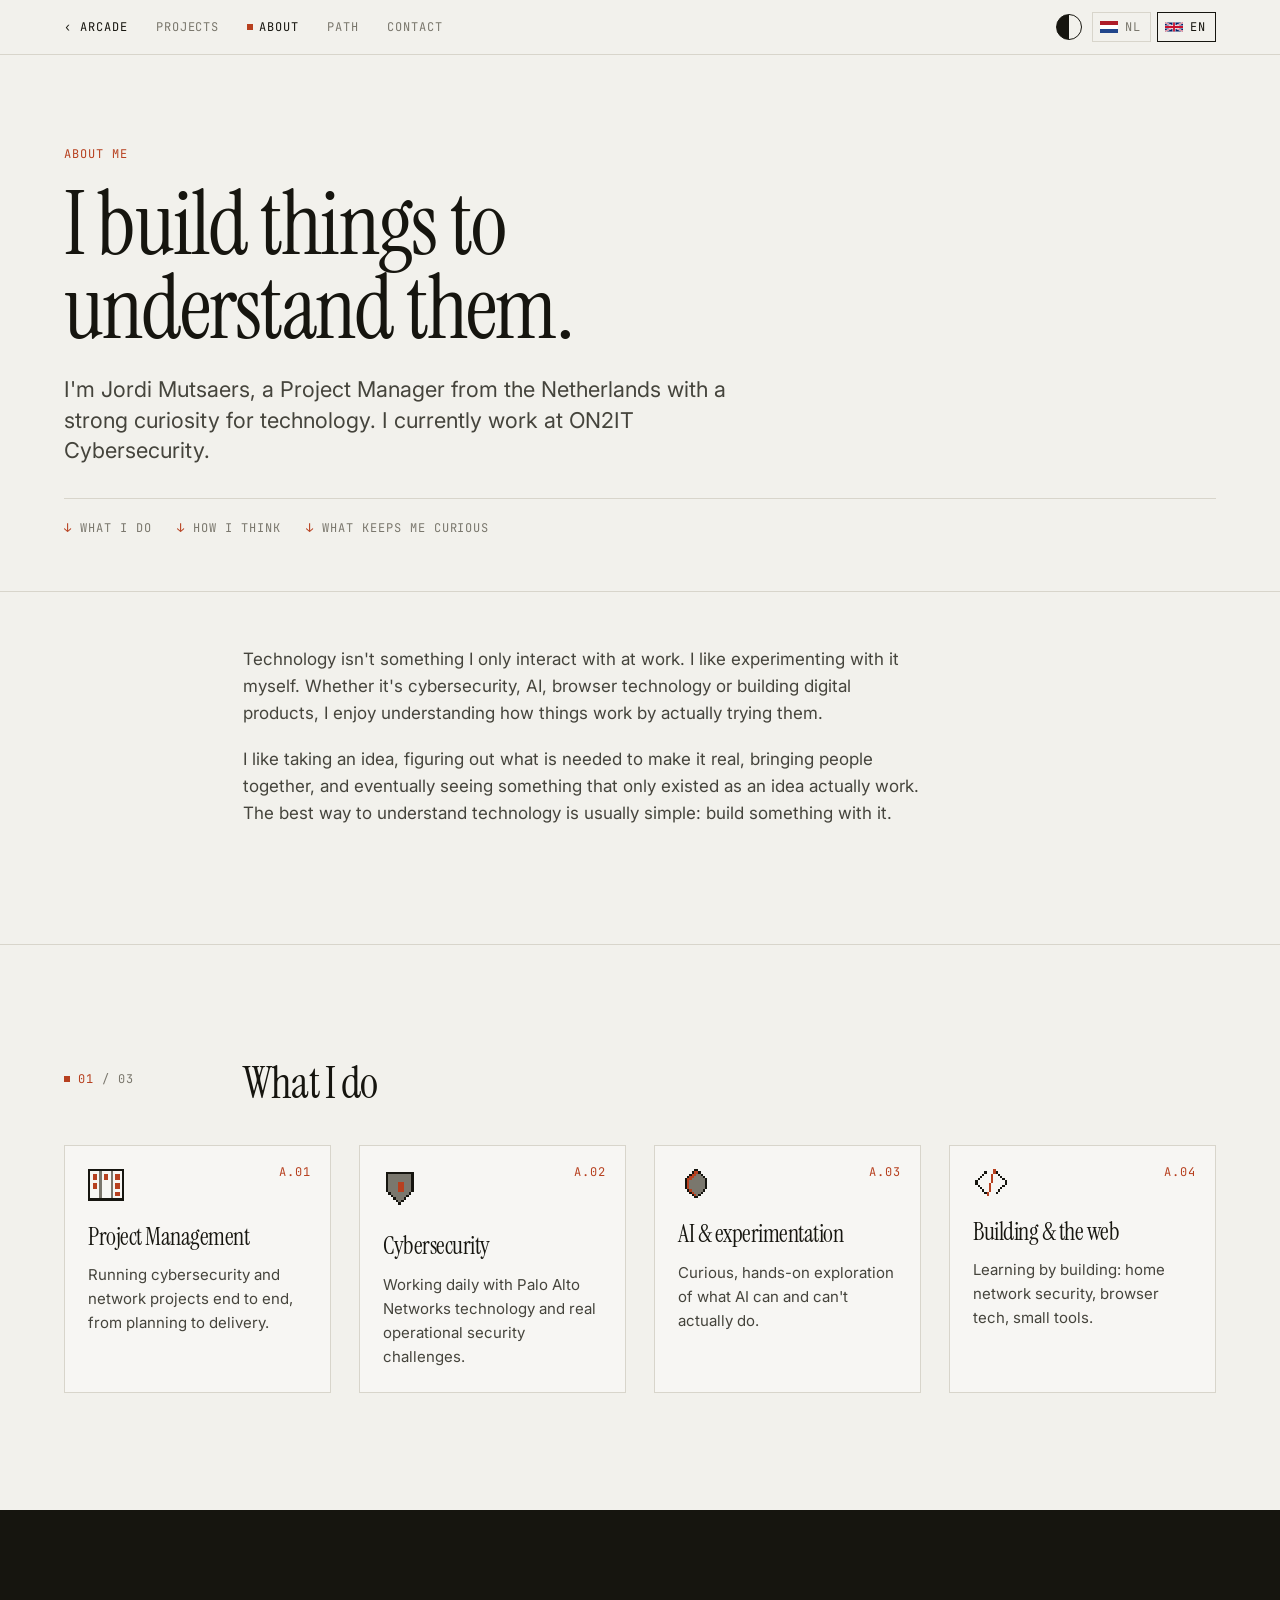
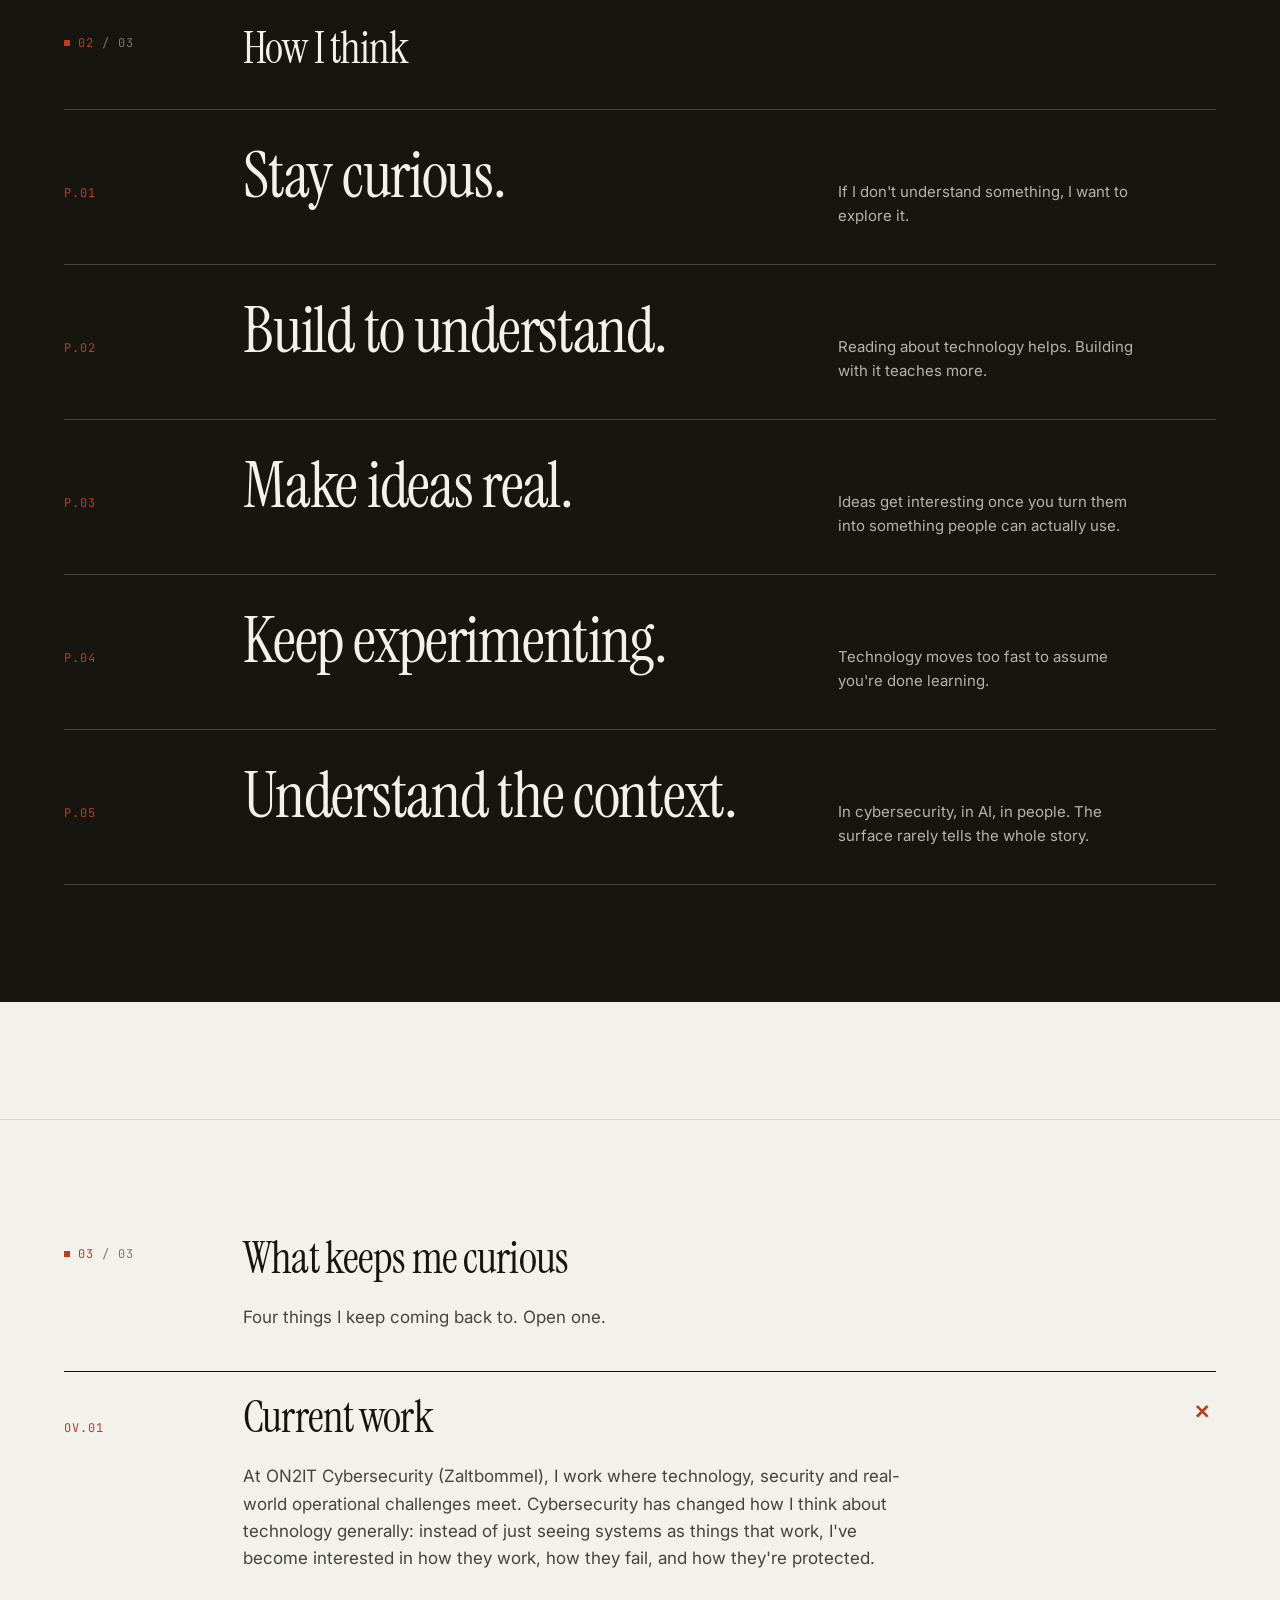
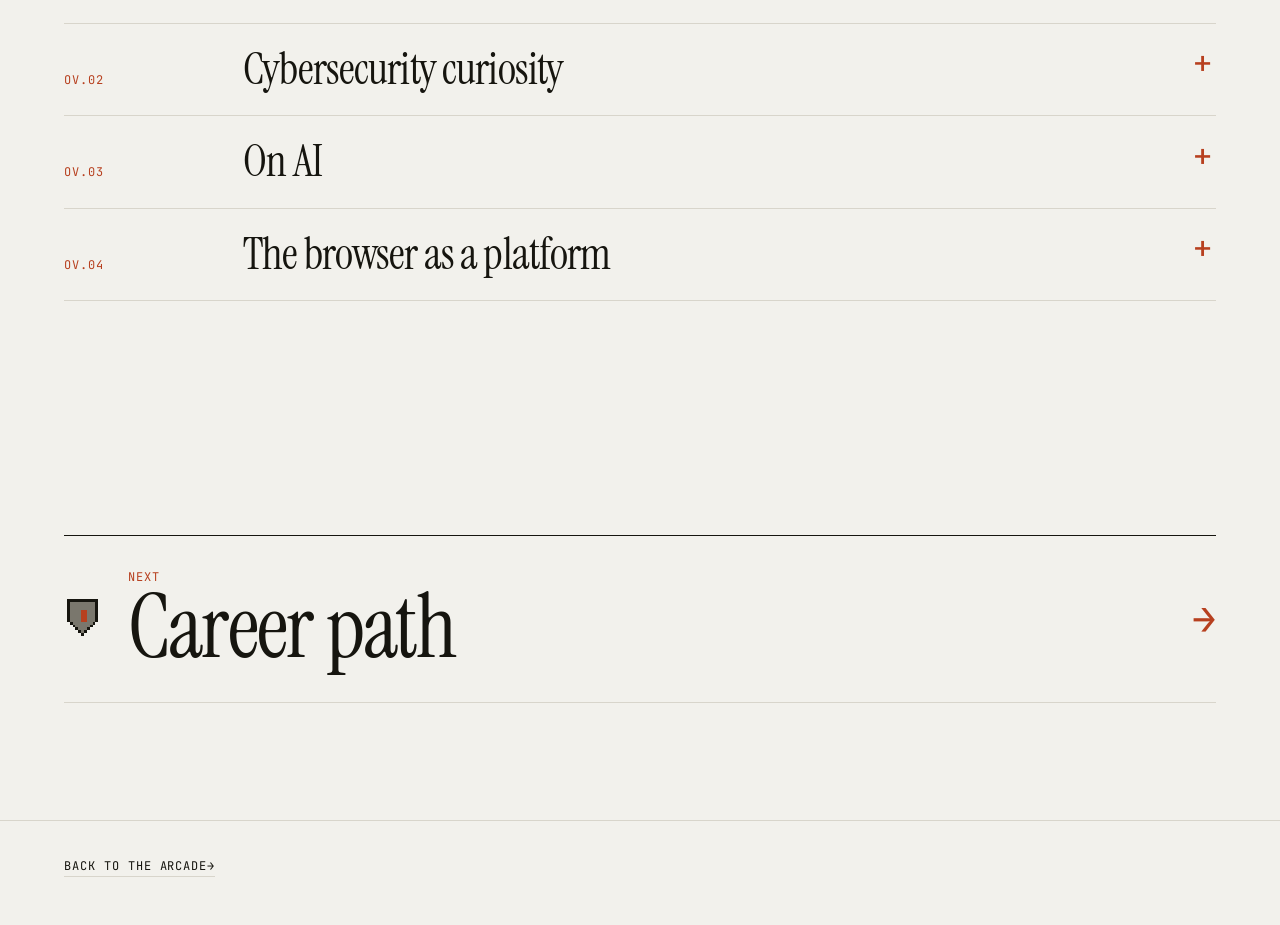
==== commit 9538d83a: "Portfolio: cache-busted CSS, icon size limits, drop tile icons, clearer intro line" ====
--- a/about.html
+++ b/about.html
@@ -25,7 +25,7 @@
     if (__l === 'nl') document.documentElement.lang = 'nl';
   }catch(e){}
 </script>
-<link rel="stylesheet" href="portfolio.css">
+<link rel="stylesheet" href="portfolio.css?v=3">
 </head>
 <body class="nojs">
 <a class="skip" href="#main"><span lang="en">Skip to content</span><span lang="nl">Ga naar de inhoud</span></a>
--- a/portfolio.css
+++ b/portfolio.css
@@ -438,3 +438,20 @@
 .next:hover strong{color:var(--accent)}
 .next .arr{font:400 2.5rem/1 var(--mono);color:var(--accent);transition:transform .35s cubic-bezier(.2,.8,.2,1)}
 .next:hover .arr{transform:translateX(.3em)}
+
+/* project cards: each one is a clearly separate box */
+.projects{border-top:0;padding-top:0;gap:var(--gap)}
+.card-p{padding:1.25rem 1.25rem 1.5rem;background:var(--paper-raised);box-shadow:inset 0 0 0 1px var(--hairline);transition:box-shadow .4s ease,transform .4s cubic-bezier(.2,.8,.2,1)}
+.card-p:hover{box-shadow:inset 0 0 0 1px var(--ink);transform:translateY(-3px)}
+.card-p .art{margin:-1.25rem -1.25rem .35rem;box-shadow:inset 0 -1px 0 var(--hairline)}
+.card-p .metarow{border-top:0;padding-top:0}
+.card-p .acts{margin-top:.2rem;padding-top:1rem;border-top:1px solid var(--hairline)}
+@media(max-width:899px){.projects{gap:2rem}}
+
+/* hard size limits so an icon can never fill its container, even if styles load out of order */
+.ico .sprite,.node .sprite{width:100%}
+.ico .sprite svg,.node .sprite svg{width:100%;max-width:100%;height:auto}
+.card4 .ico{width:36px}
+.stop .node .sprite{width:100%;max-width:36px}
+.next .ico{width:40px}
+.tile{padding-top:1.4rem}
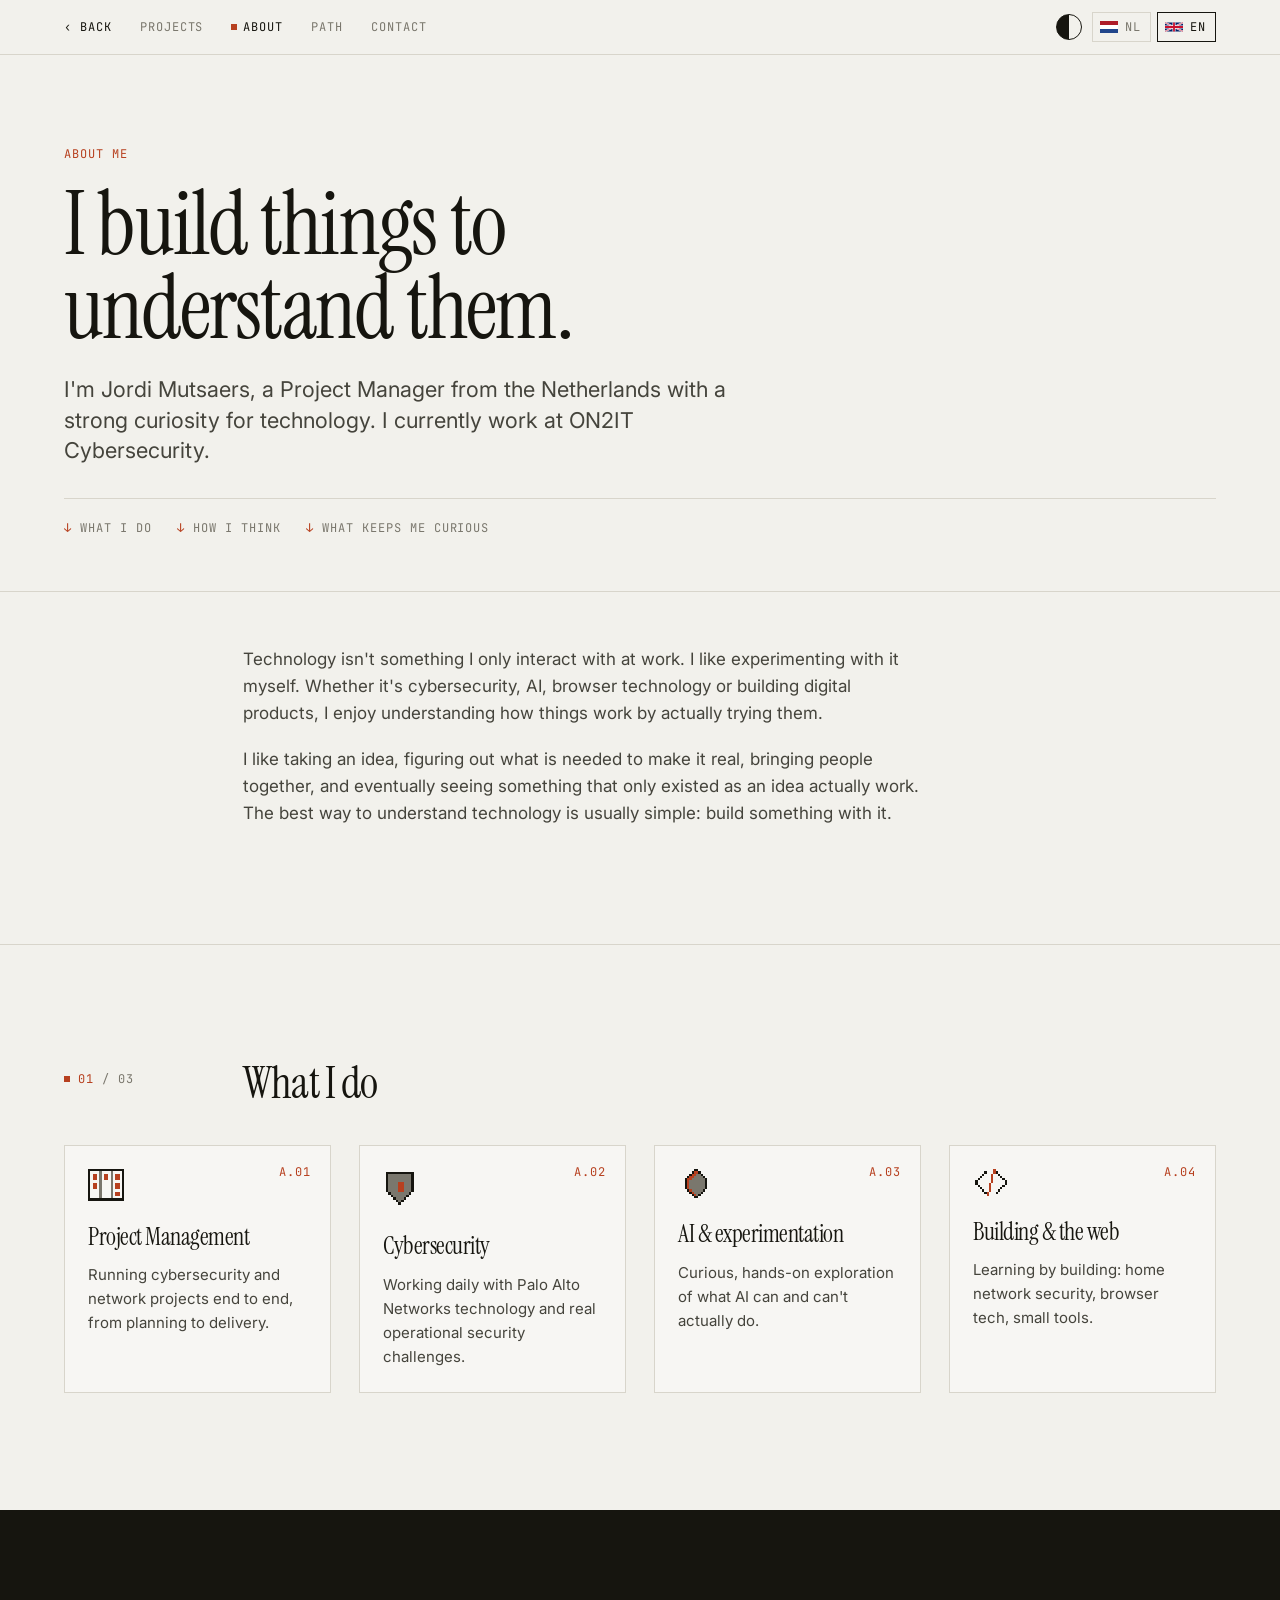
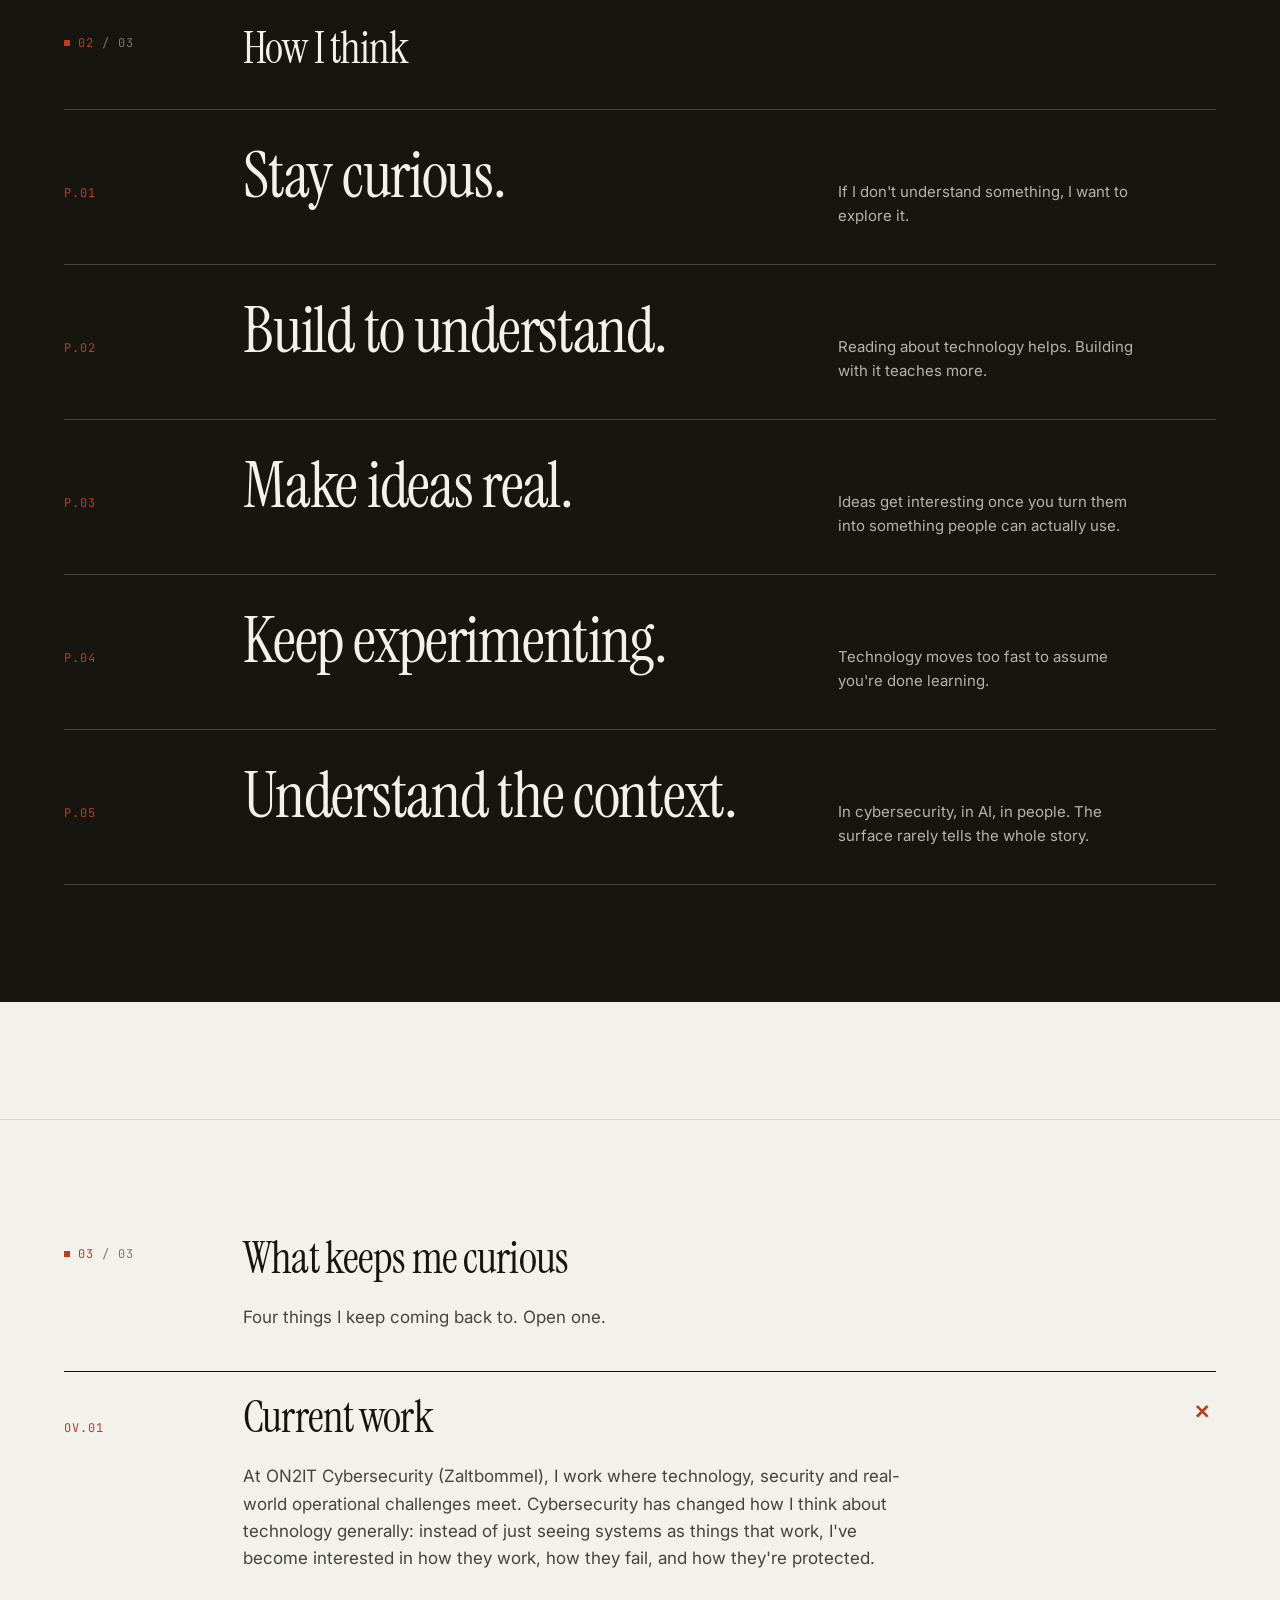
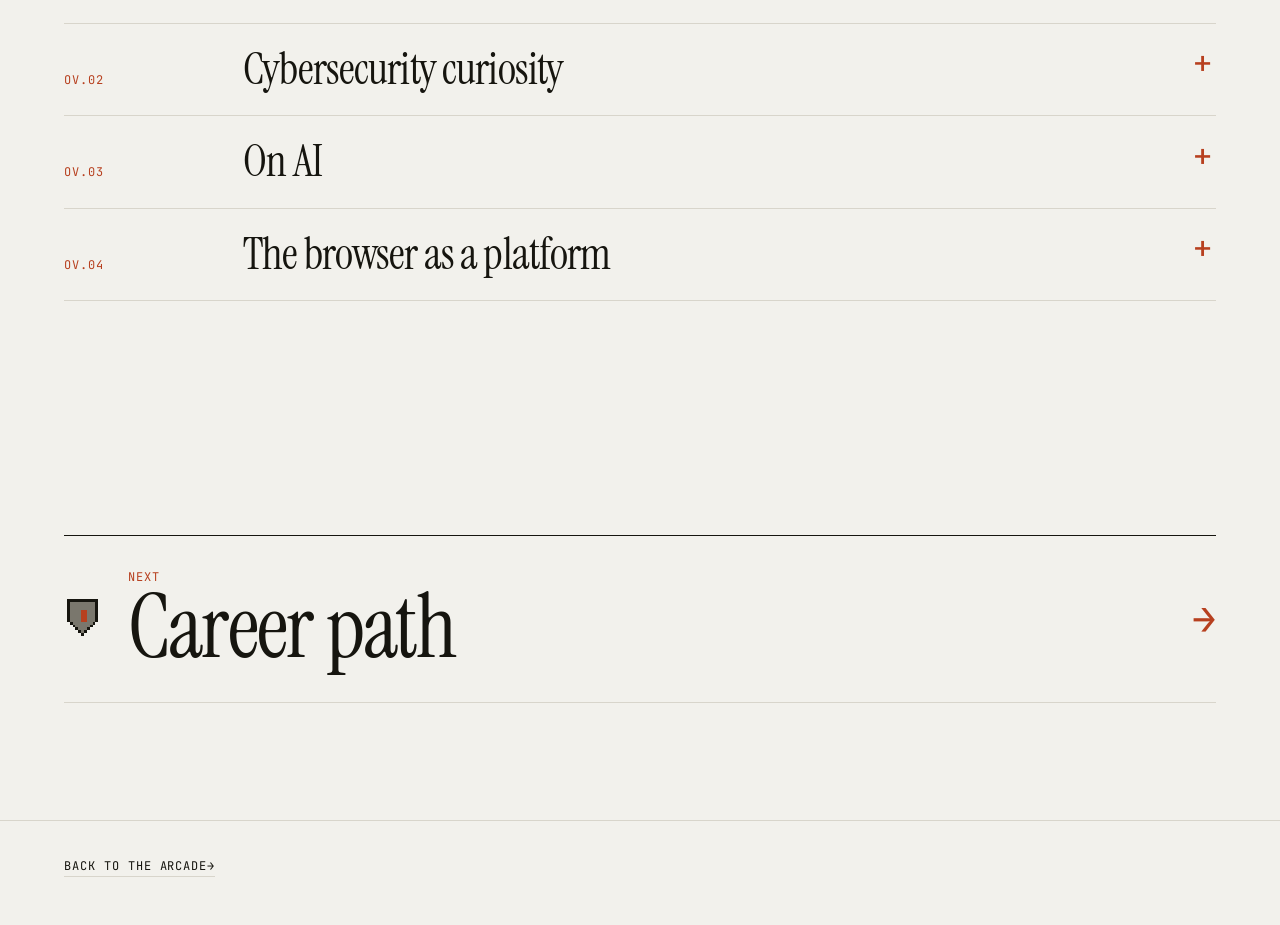
==== commit b29fa070: "Back link goes to previous page; arcade link in every footer" ====
--- a/about.html
+++ b/about.html
@@ -25,7 +25,7 @@
     if (__l === 'nl') document.documentElement.lang = 'nl';
   }catch(e){}
 </script>
-<link rel="stylesheet" href="portfolio.css?v=3">
+<link rel="stylesheet" href="portfolio.css?v=4">
 </head>
 <body class="nojs">
 <a class="skip" href="#main"><span lang="en">Skip to content</span><span lang="nl">Ga naar de inhoud</span></a>
@@ -33,7 +33,7 @@
 <div class="bar">
   <div class="wrap">
     <nav>
-      <a class="nav back" href="index.html"><span lang="en">&lsaquo; Arcade</span><span lang="nl">&lsaquo; Arcade</span></a>
+      <a class="nav back" href="portfolio.html" data-back><span lang="en">&lsaquo; Back</span><span lang="nl">&lsaquo; Terug</span></a>
       <a class="nav opt" href="portfolio.html#projects"><span lang="en">Projects</span><span lang="nl">Projecten</span></a>
       <a class="nav opt cur" href="about.html" aria-current="page"><span lang="en">About</span><span lang="nl">Over mij</span></a>
       <a class="nav opt" href="path.html"><span lang="en">Path</span><span lang="nl">Loopbaan</span></a>
@@ -192,7 +192,7 @@
   <div class="wrap"><a class="tlink" href="index.html"><span lang="en">Back to the arcade</span><span lang="nl">Terug naar de arcade</span></a></div>
 </footer>
 
-<script src="portfolio.js"></script>
+<script src="portfolio.js?v=4"></script>
 <script>
   (function(){
     var T = {
--- a/portfolio.css
+++ b/portfolio.css
@@ -455,3 +455,6 @@
 .stop .node .sprite{width:100%;max-width:36px}
 .next .ico{width:40px}
 .tile{padding-top:1.4rem}
+
+footer .wrap.foot{display:flex;flex-wrap:wrap;gap:1rem 2rem;align-items:baseline;justify-content:space-between}
+footer .fine{margin:0;max-width:70ch;font-size:var(--type-small);color:var(--muted)}
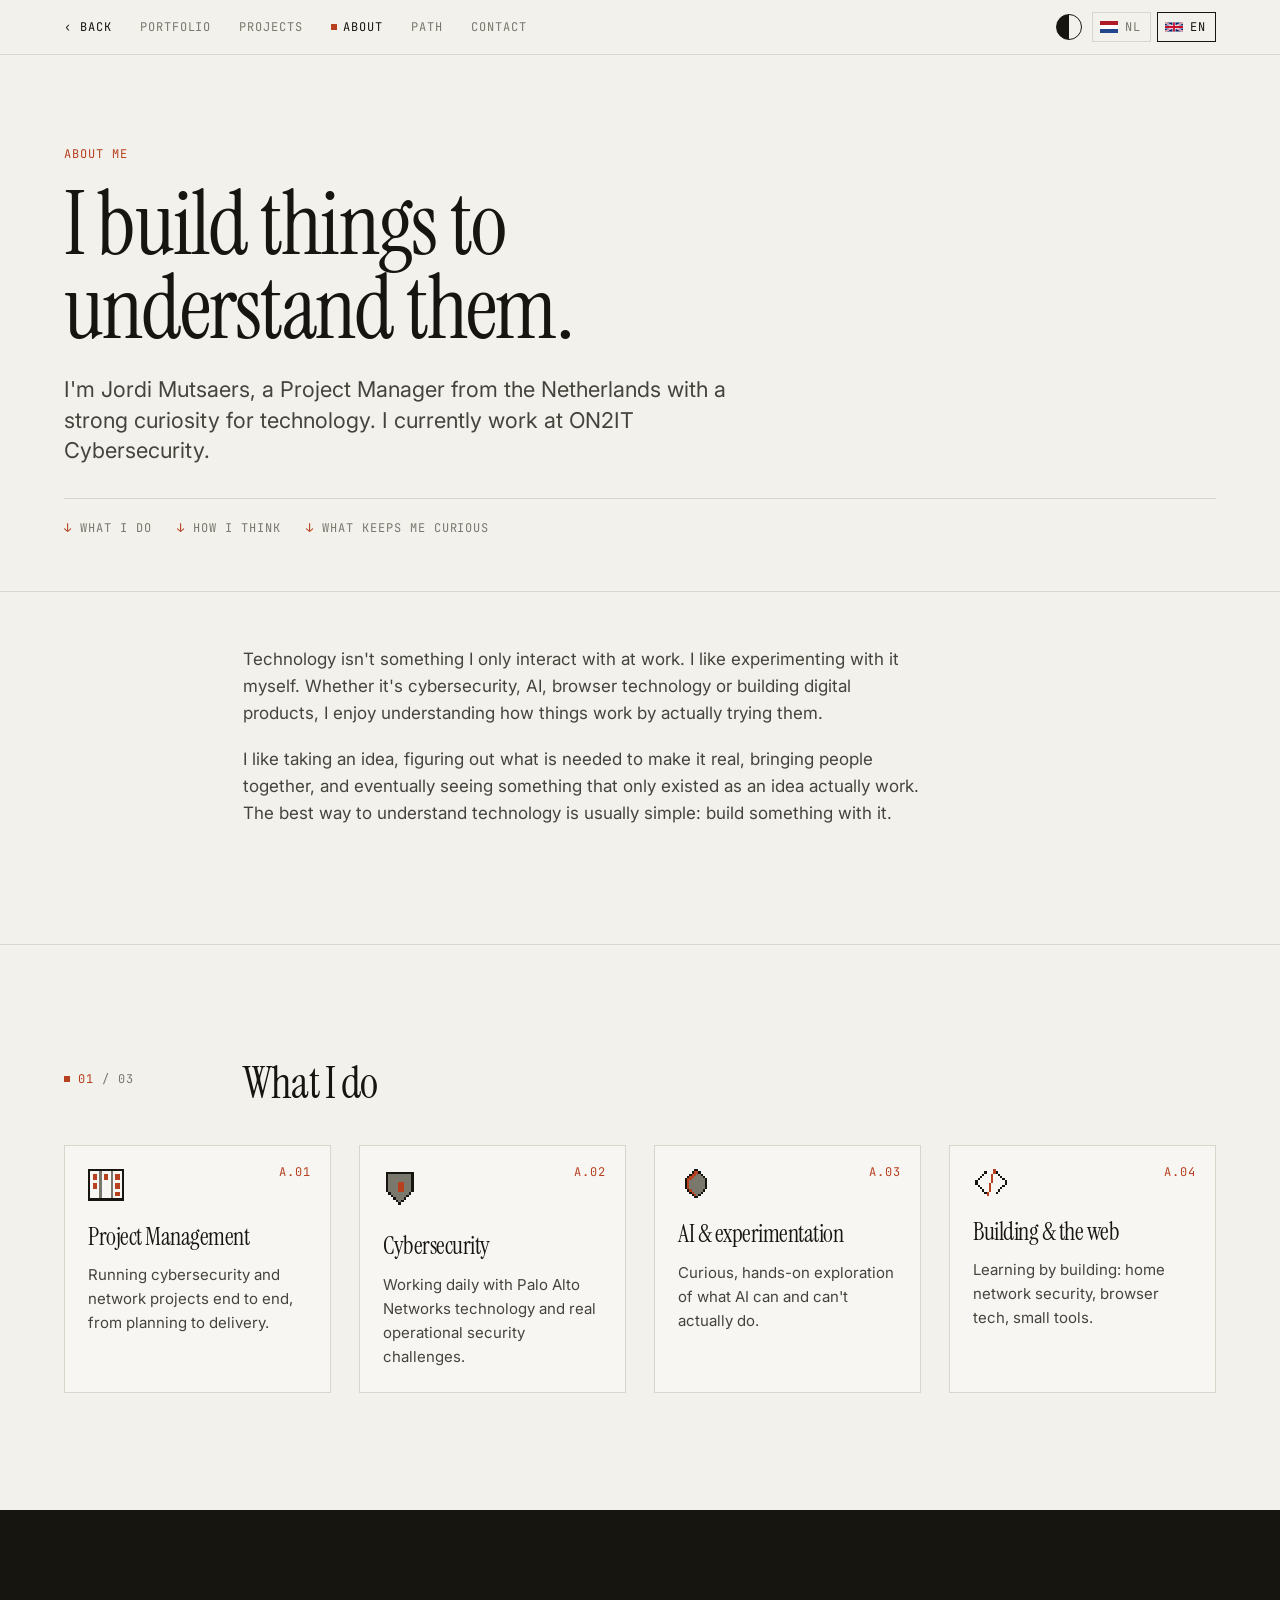
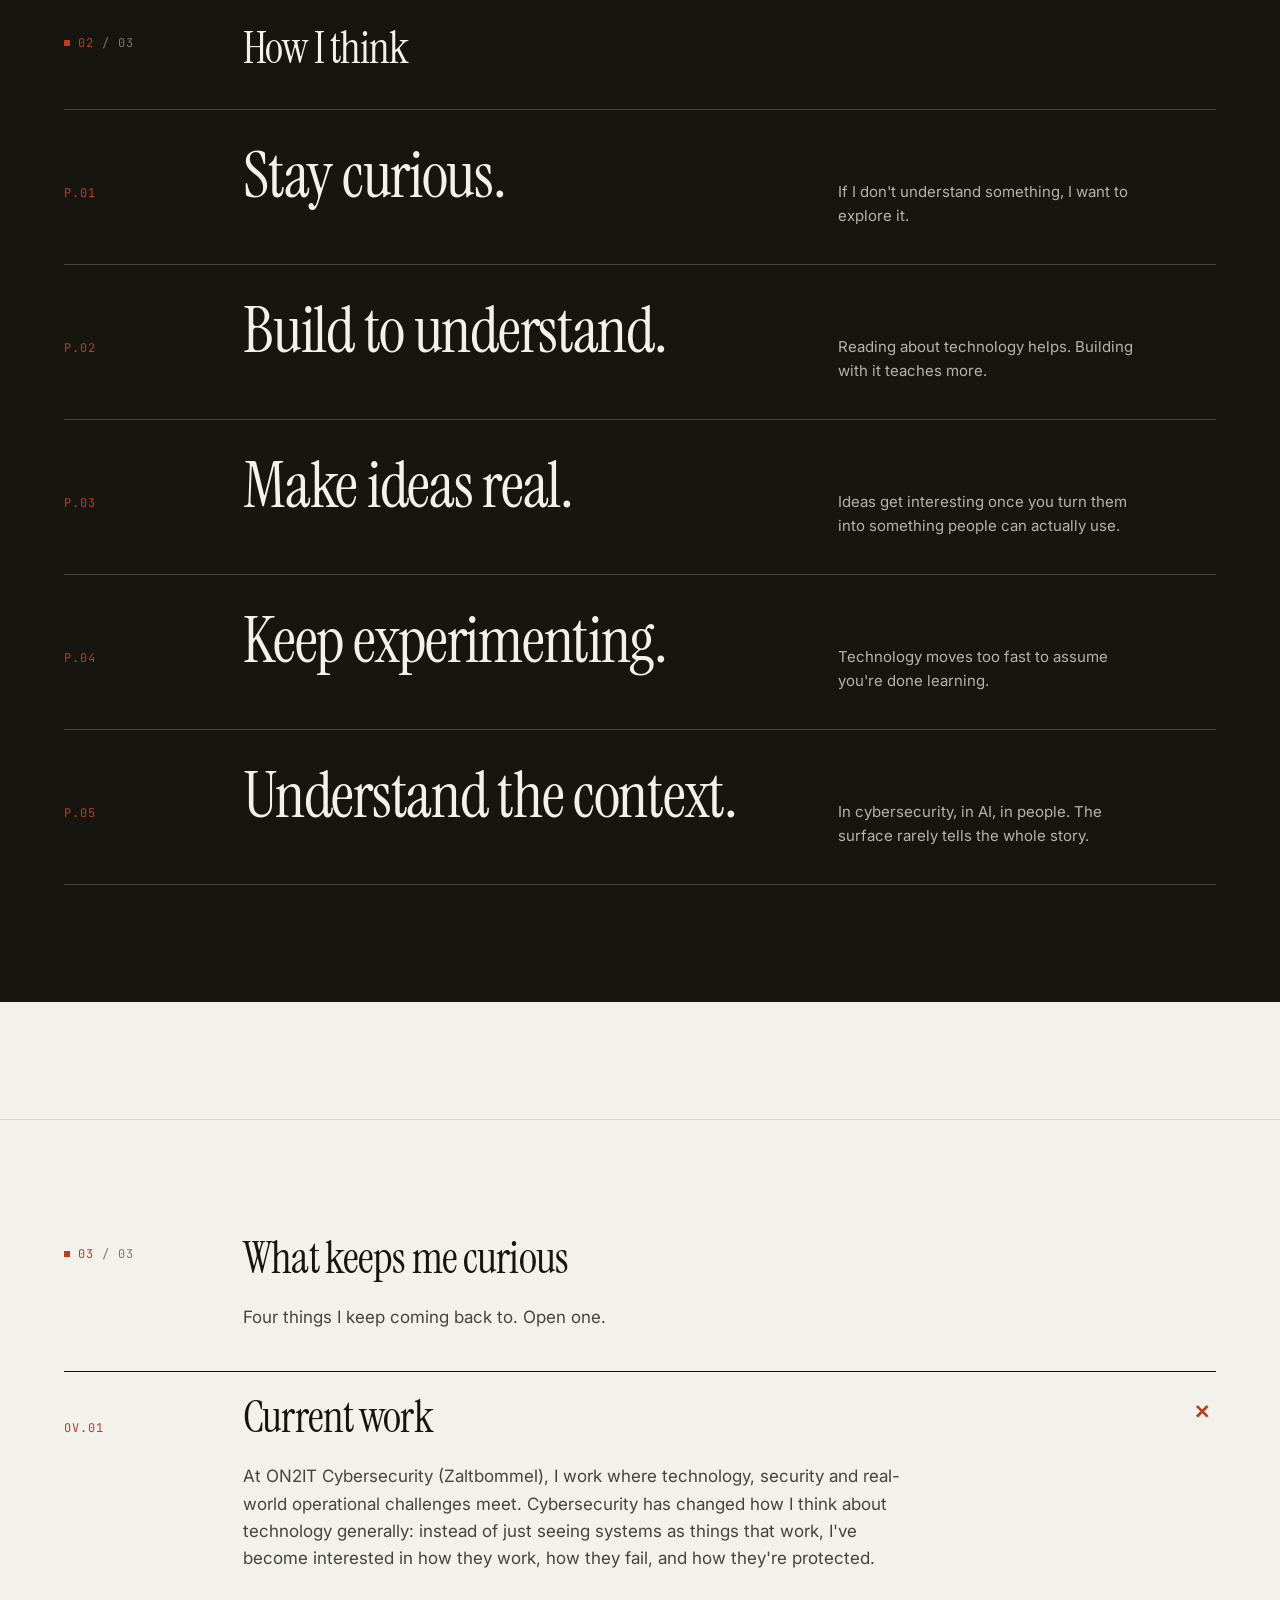
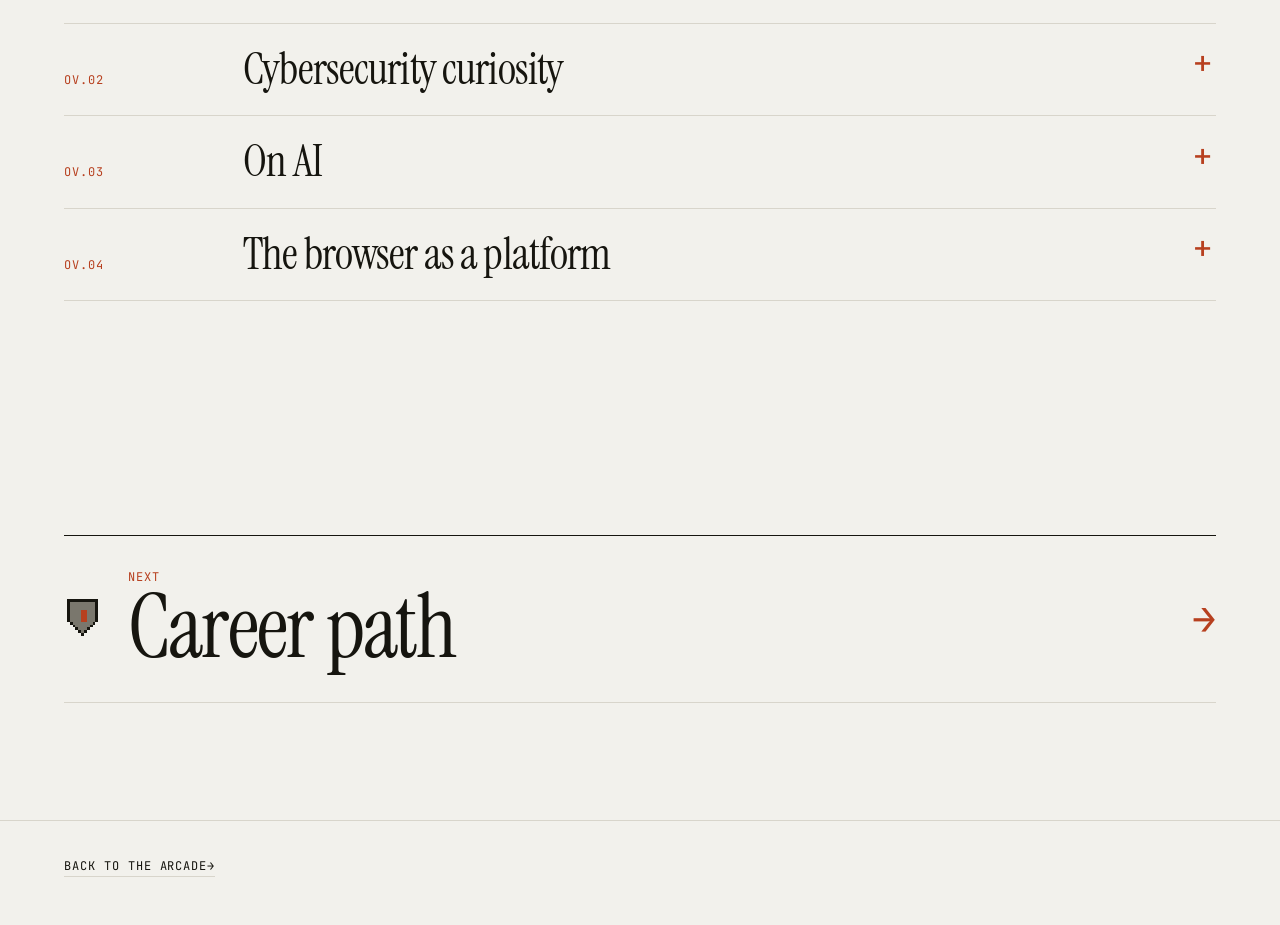
==== commit 709efdf5: "Arcade: return to the machine menu; portfolio home link in nav" ====
--- a/about.html
+++ b/about.html
@@ -25,7 +25,7 @@
     if (__l === 'nl') document.documentElement.lang = 'nl';
   }catch(e){}
 </script>
-<link rel="stylesheet" href="portfolio.css?v=4">
+<link rel="stylesheet" href="portfolio.css?v=6">
 </head>
 <body class="nojs">
 <a class="skip" href="#main"><span lang="en">Skip to content</span><span lang="nl">Ga naar de inhoud</span></a>
@@ -34,6 +34,7 @@
   <div class="wrap">
     <nav>
       <a class="nav back" href="portfolio.html" data-back><span lang="en">&lsaquo; Back</span><span lang="nl">&lsaquo; Terug</span></a>
+      <a class="nav" href="portfolio.html"><span lang="en">Portfolio</span><span lang="nl">Portfolio</span></a>
       <a class="nav opt" href="portfolio.html#projects"><span lang="en">Projects</span><span lang="nl">Projecten</span></a>
       <a class="nav opt cur" href="about.html" aria-current="page"><span lang="en">About</span><span lang="nl">Over mij</span></a>
       <a class="nav opt" href="path.html"><span lang="en">Path</span><span lang="nl">Loopbaan</span></a>
@@ -192,7 +193,7 @@
   <div class="wrap"><a class="tlink" href="index.html"><span lang="en">Back to the arcade</span><span lang="nl">Terug naar de arcade</span></a></div>
 </footer>
 
-<script src="portfolio.js?v=4"></script>
+<script src="portfolio.js?v=6"></script>
 <script>
   (function(){
     var T = {
--- a/portfolio.css
+++ b/portfolio.css
@@ -458,3 +458,22 @@
 
 footer .wrap.foot{display:flex;flex-wrap:wrap;gap:1rem 2rem;align-items:baseline;justify-content:space-between}
 footer .fine{margin:0;max-width:70ch;font-size:var(--type-small);color:var(--muted)}
+
+/* player card: the portrait, arcade style */
+.player{position:relative;width:min(100%,300px);margin:0 0 2.25rem}
+.player .shot{position:relative;height:0;padding-bottom:100%;overflow:hidden;background:var(--ink);cursor:pointer;
+  box-shadow:0 0 0 2px var(--ink),7px 7px 0 var(--accent);transition:transform .35s steps(3),box-shadow .35s steps(3)}
+.player .shot:hover,.player .shot:focus-visible{transform:translate(-2px,-2px);box-shadow:0 0 0 2px var(--ink),10px 10px 0 var(--accent)}
+.player img{position:absolute;inset:0;width:100%;height:100%;object-fit:cover;display:block}
+.player .real{filter:contrast(1.06) saturate(.8)}
+.player .pix{image-rendering:pixelated;opacity:1;transition:opacity .2s steps(2)}
+.player .shot.on .pix,.player .shot:focus-visible .pix{opacity:0}
+@media(hover:hover){.player .shot:hover .pix{opacity:0}}
+.player .shot::after{content:"";position:absolute;inset:0;pointer-events:none;
+  background:repeating-linear-gradient(0deg,rgba(0,0,0,.16) 0 1px,transparent 1px 3px),
+  radial-gradient(ellipse at center,transparent 62%,rgba(0,0,0,.28) 100%)}
+.player figcaption{display:flex;justify-content:space-between;gap:.75rem;margin-top:1.1rem;color:var(--ink)}
+.player figcaption .p{color:var(--accent);animation:coin 1.2s steps(1) infinite}
+.player figcaption .lv{color:var(--muted)}
+@media(min-width:768px){.p-hero .player{position:absolute;right:var(--gutter);top:clamp(3.5rem,10vh,7rem);width:clamp(220px,22vw,340px);margin:0}}
+@media(min-width:768px) and (max-width:1100px){.p-hero .intro,.p-hero .philo,.p-hero .now{max-width:calc(100% - clamp(220px,22vw,340px) - 2rem)}.p-hero .now{display:block}}
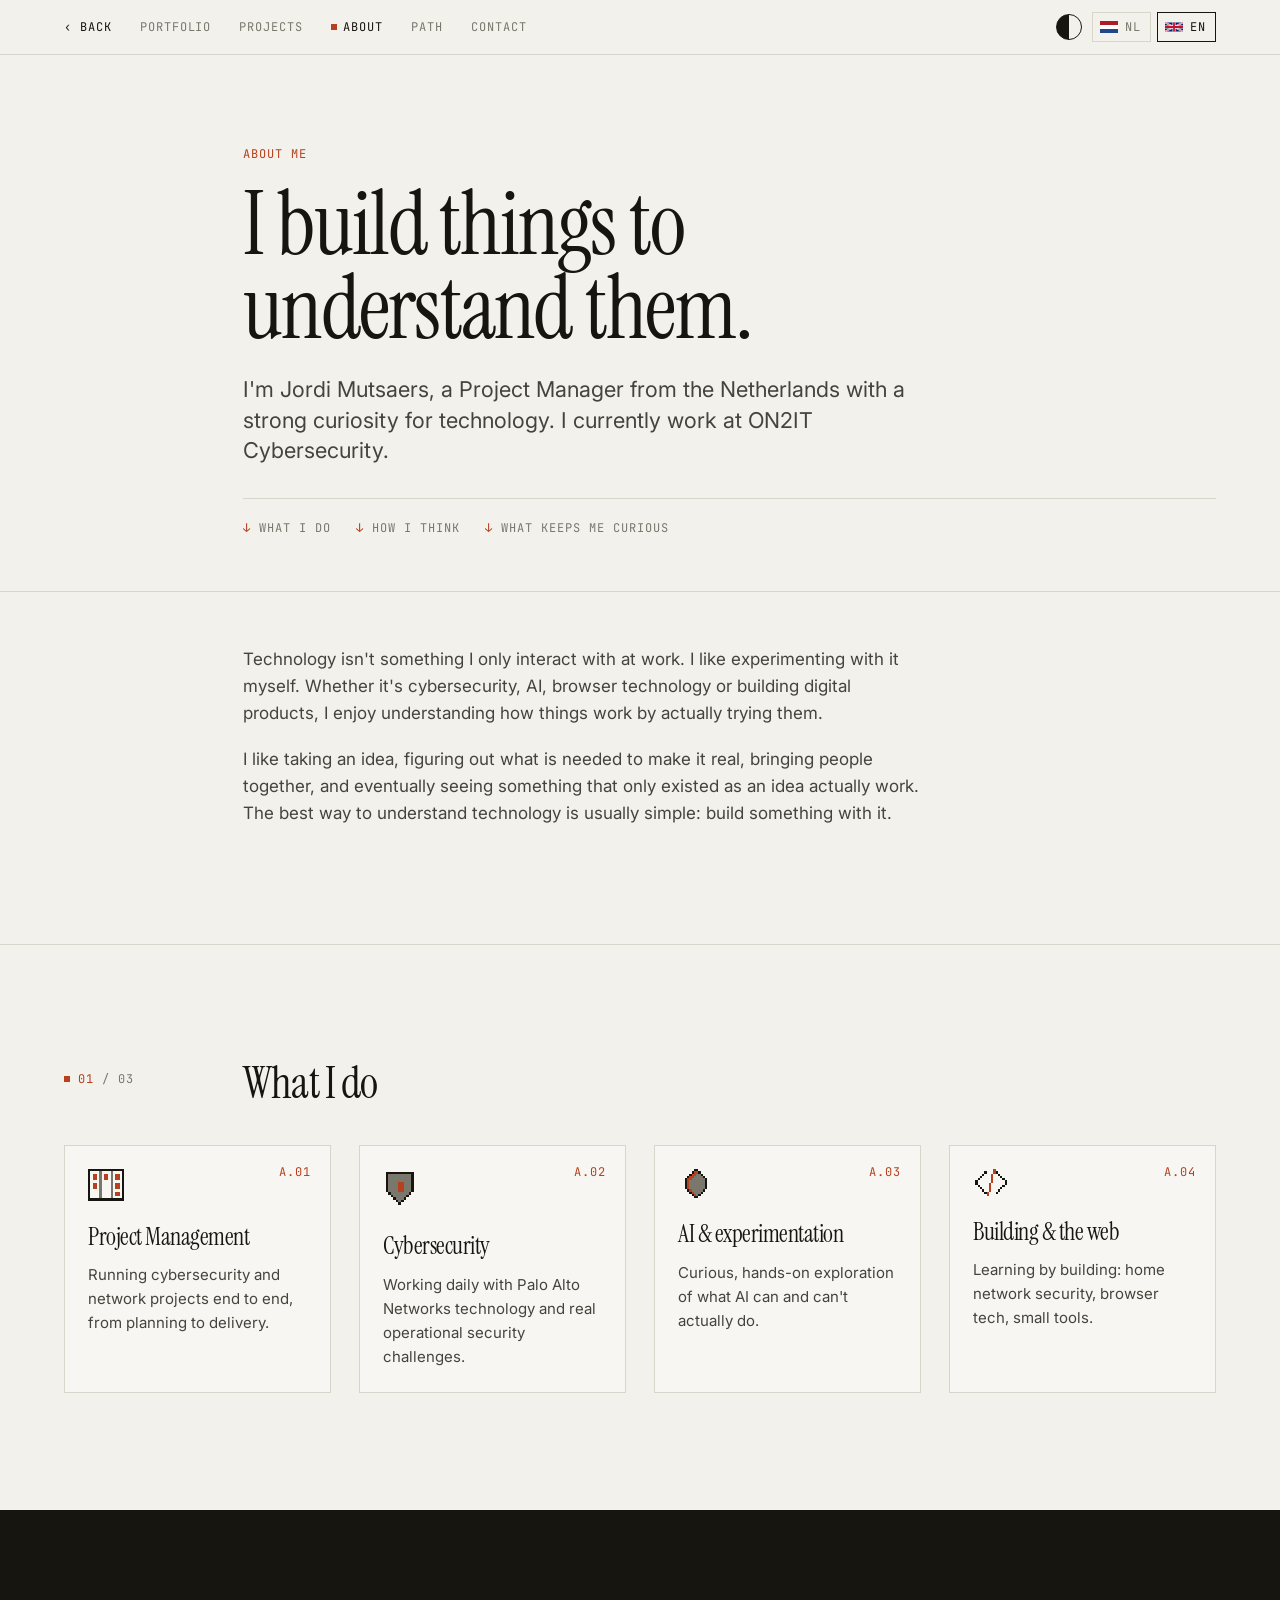
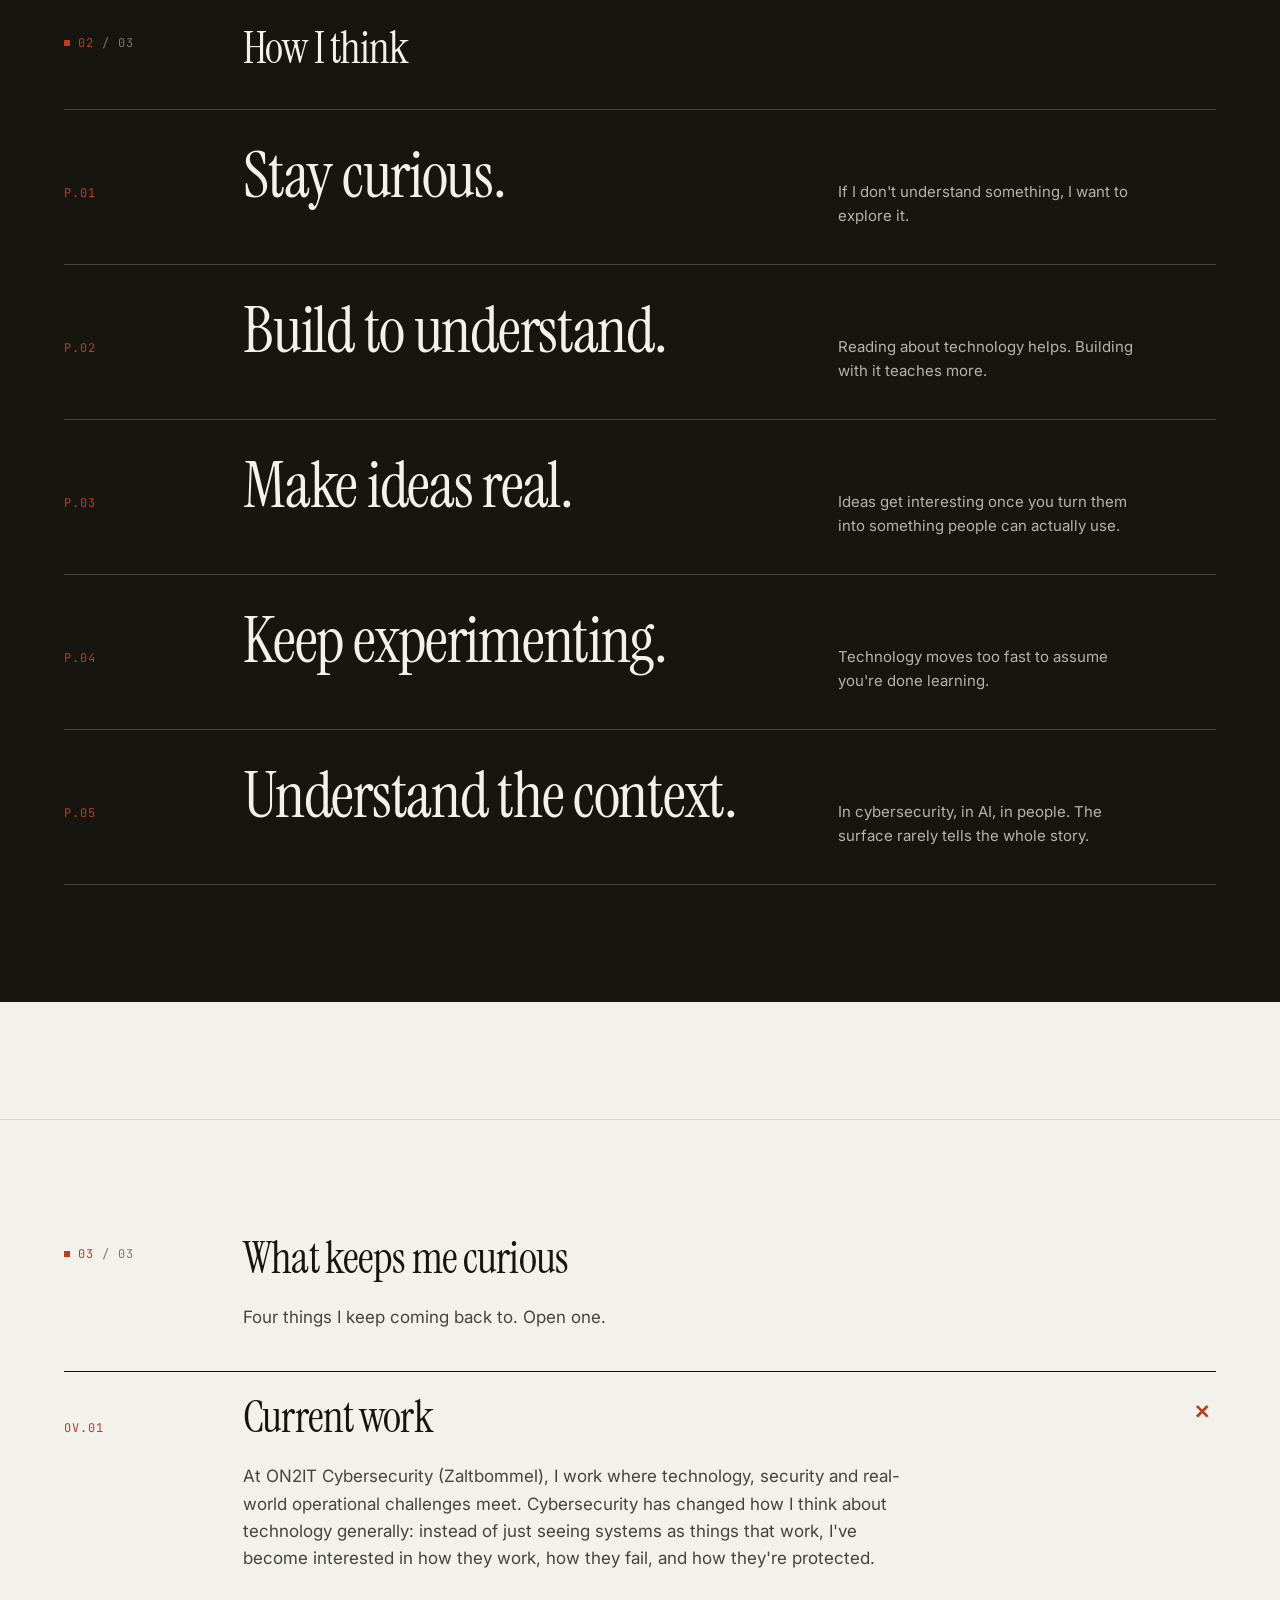
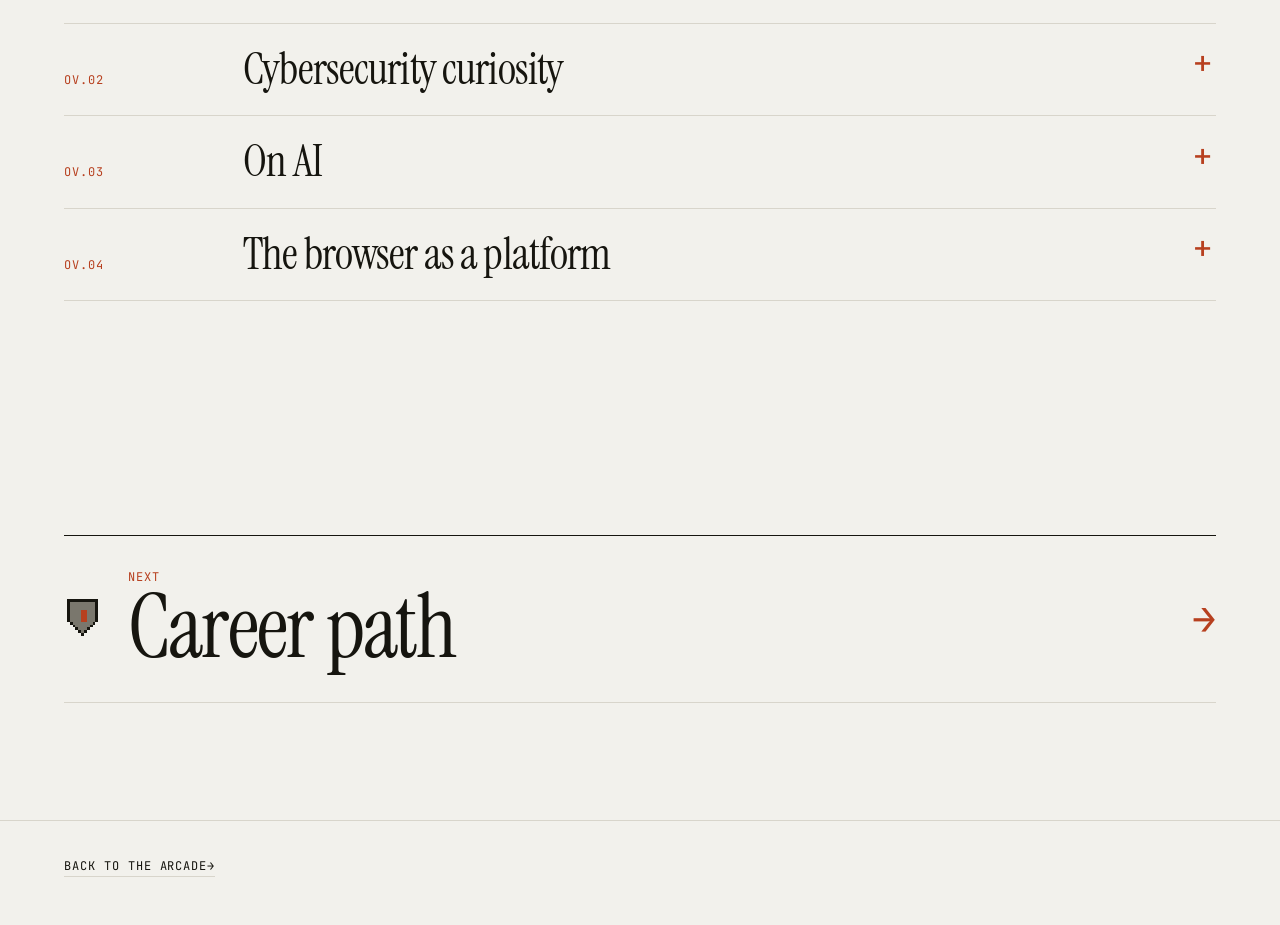
==== commit 425c1fc6: "Portfolio: calm static layout, aligned grid, no flying elements" ====
--- a/about.html
+++ b/about.html
@@ -25,7 +25,7 @@
     if (__l === 'nl') document.documentElement.lang = 'nl';
   }catch(e){}
 </script>
-<link rel="stylesheet" href="portfolio.css?v=6">
+<link rel="stylesheet" href="portfolio.css?v=8">
 </head>
 <body class="nojs">
 <a class="skip" href="#main"><span lang="en">Skip to content</span><span lang="nl">Ga naar de inhoud</span></a>
@@ -193,7 +193,7 @@
   <div class="wrap"><a class="tlink" href="index.html"><span lang="en">Back to the arcade</span><span lang="nl">Terug naar de arcade</span></a></div>
 </footer>
 
-<script src="portfolio.js?v=6"></script>
+<script src="portfolio.js?v=8"></script>
 <script>
   (function(){
     var T = {
--- a/portfolio.css
+++ b/portfolio.css
@@ -477,3 +477,28 @@
 .player figcaption .lv{color:var(--muted)}
 @media(min-width:768px){.p-hero .player{position:absolute;right:var(--gutter);top:clamp(3.5rem,10vh,7rem);width:clamp(220px,22vw,340px);margin:0}}
 @media(min-width:768px) and (max-width:1100px){.p-hero .intro,.p-hero .philo,.p-hero .now{max-width:calc(100% - clamp(220px,22vw,340px) - 2rem)}.p-hero .now{display:block}}
+
+/* ================= calm layout: nothing flies, everything sits on the same grid ================= */
+.rv,.rv.in{opacity:1!important;transform:none!important;transition:none!important}
+.card-p:hover,.tile:hover,.card4:hover,.player .shot:hover,.player .shot:focus-visible{transform:none}
+.card-p .art .sprite,.card-p:hover .art .sprite,.quest li.here .ico .sprite,.stop.here .node .sprite{animation:none;transform:none}
+.tile:hover .ico .sprite,.next:hover .ico .sprite,.next:hover .arr,.cab:hover .sprite{transform:none}
+.says li:hover h3{transform:none}
+.dive[open] .body{animation:none}
+.btn:hover::after,.tlink:hover::after,.tile:hover .go::after{transform:none}
+.player .shot{transition:none}
+/* inner page heroes line up with the section headings and the home hero */
+@media(min-width:768px){
+  .pg-hero .wrap > *{margin-left:var(--label)}
+  .pg-hero .wrap > .xp{margin-left:var(--label)}
+}
+
+/* project cards: same art height, and on wide screens every row (art, meta, title, text, chips, links) lines up across the three cards */
+.card-p .art{aspect-ratio:auto;height:150px}
+@media(min-width:900px){
+  @supports (grid-template-rows:subgrid){
+    .projects{grid-template-rows:none}
+    .card-p{display:grid;grid-template-rows:subgrid;grid-row:span 8;row-gap:.9rem}
+    .card-p .specs{margin-top:0}
+  }
+}
